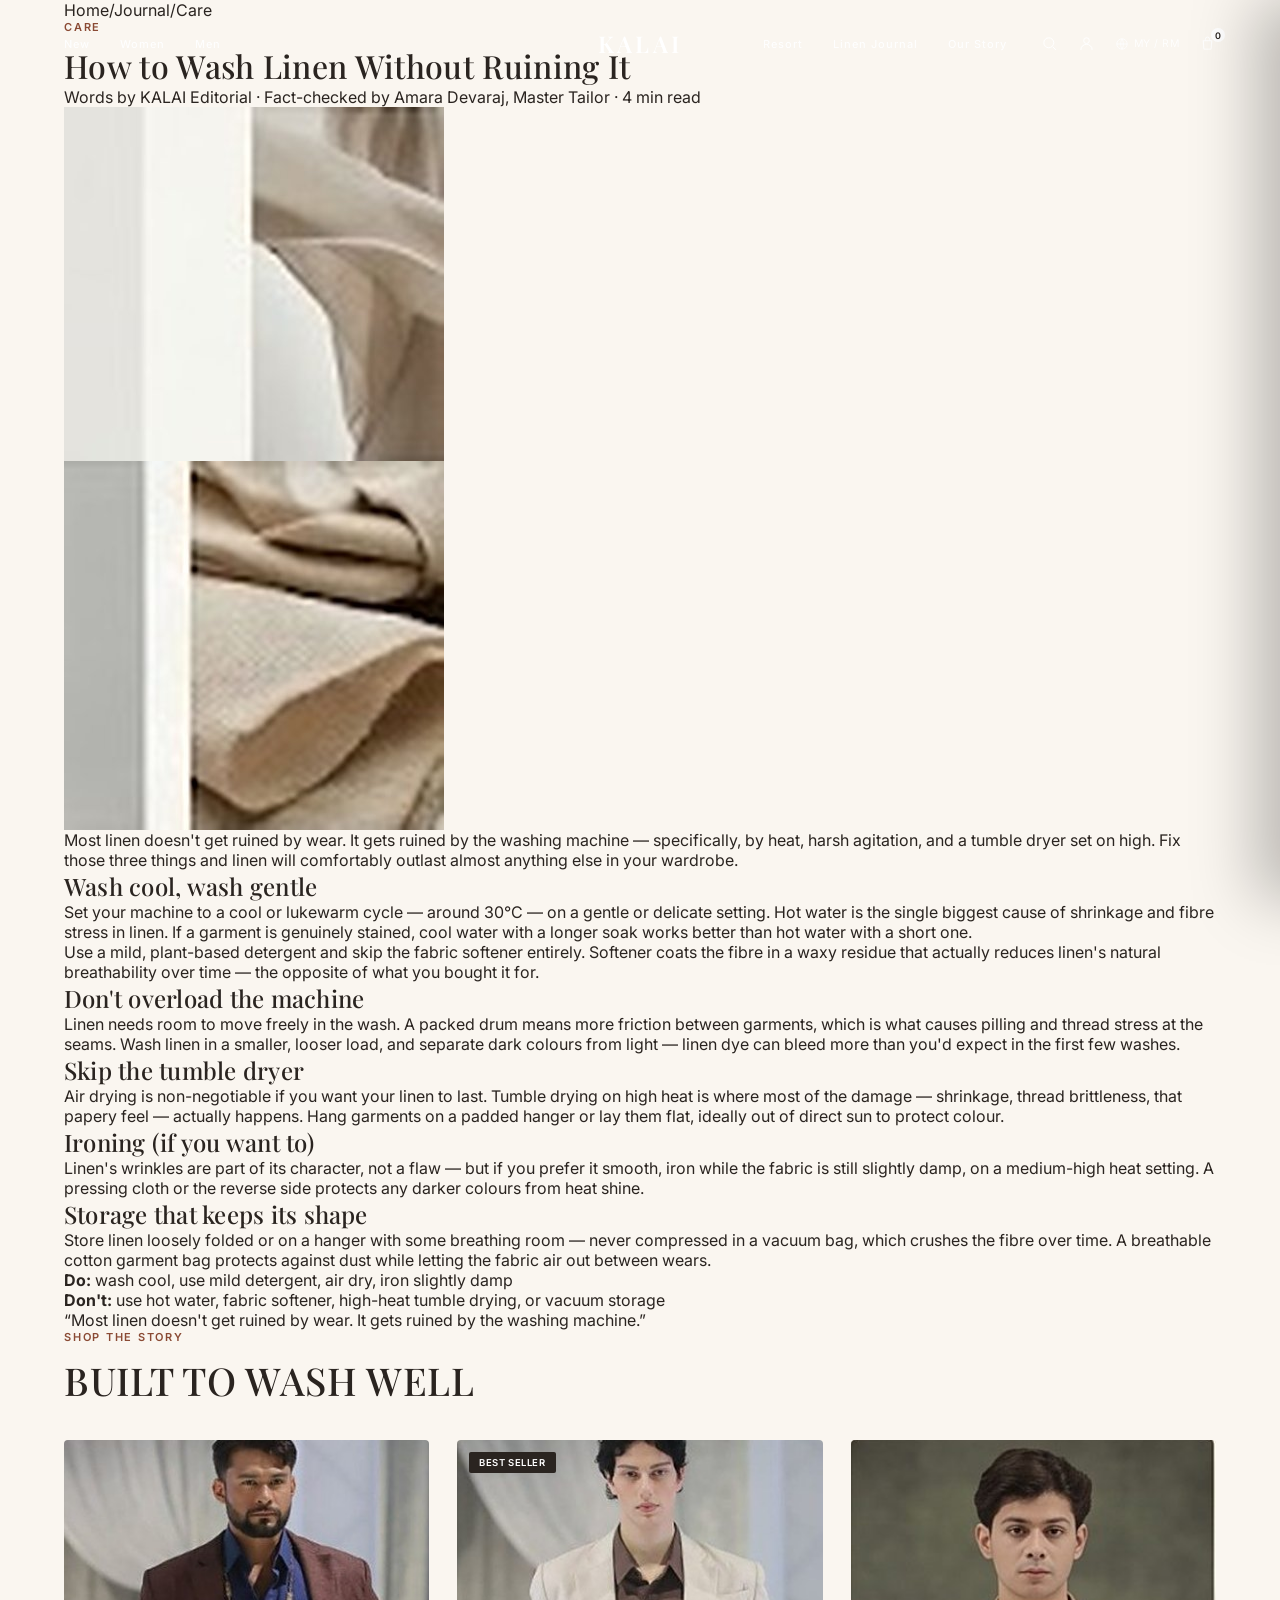
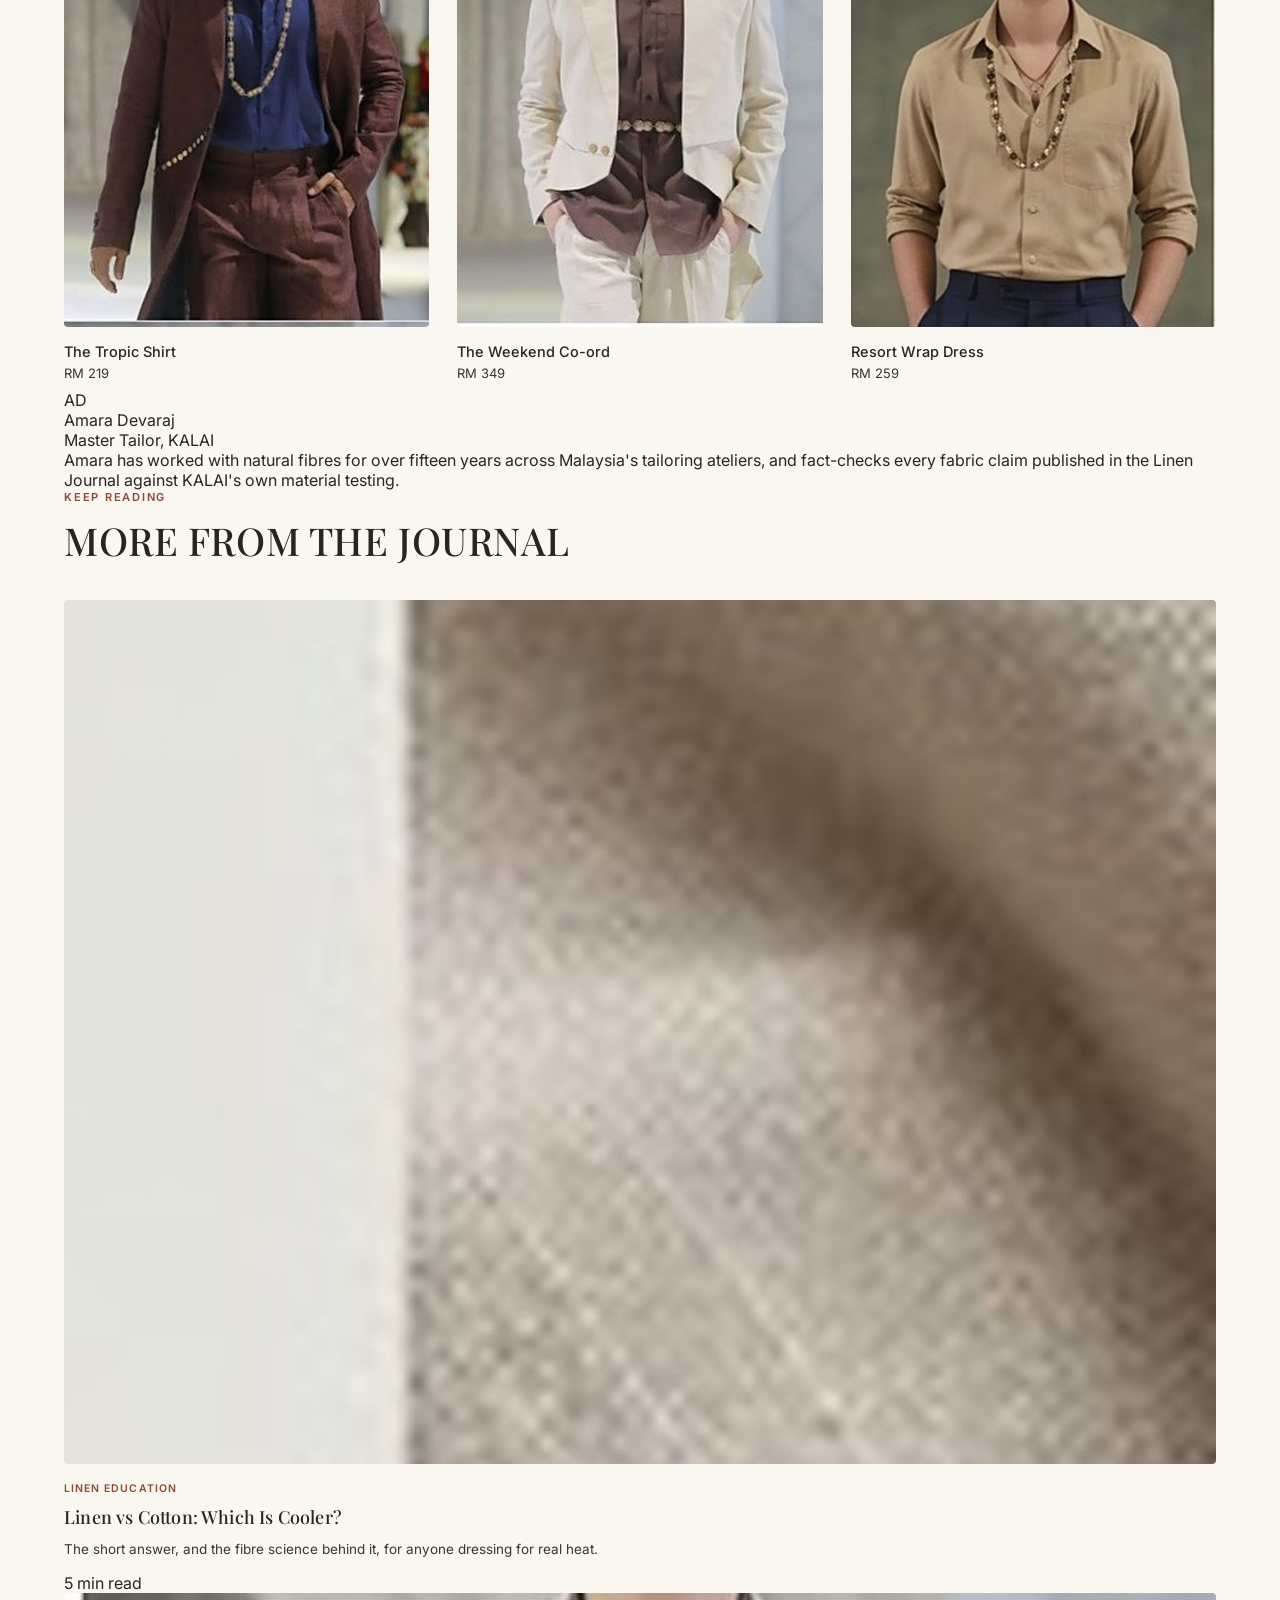
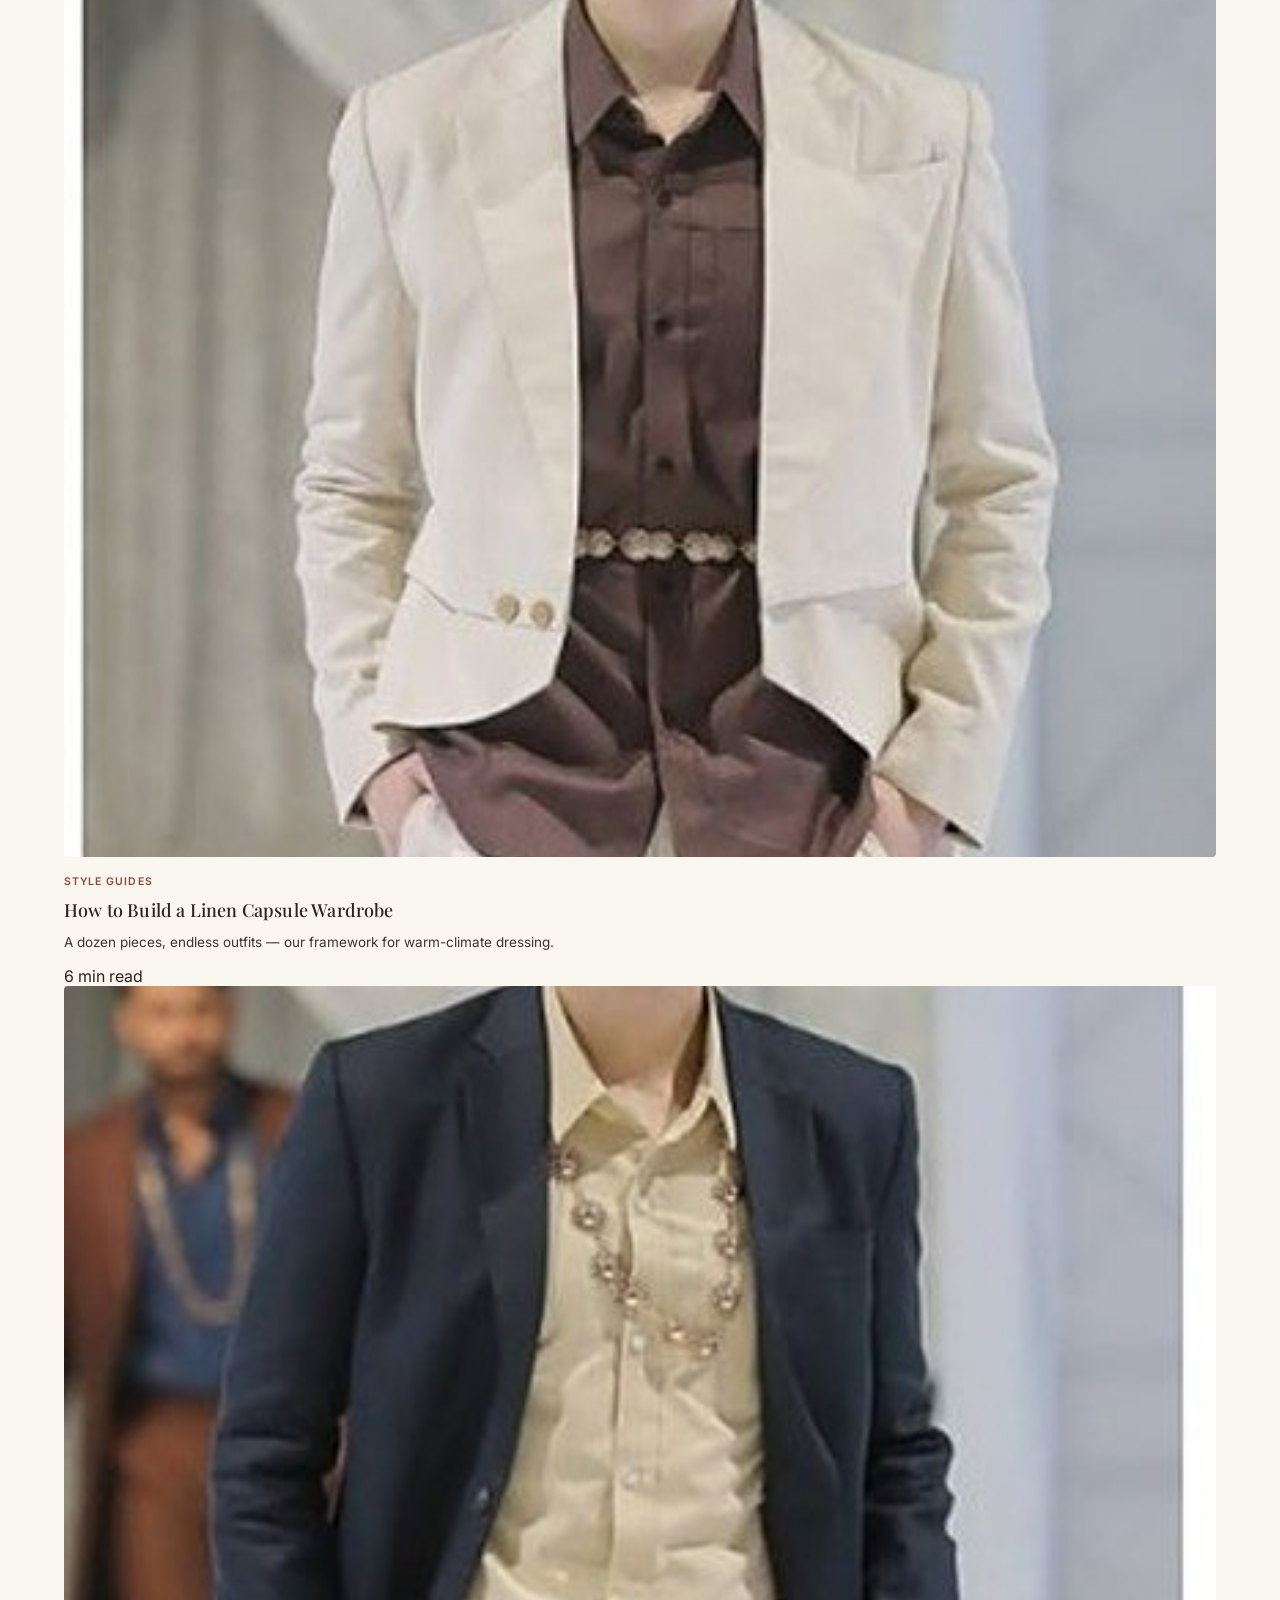
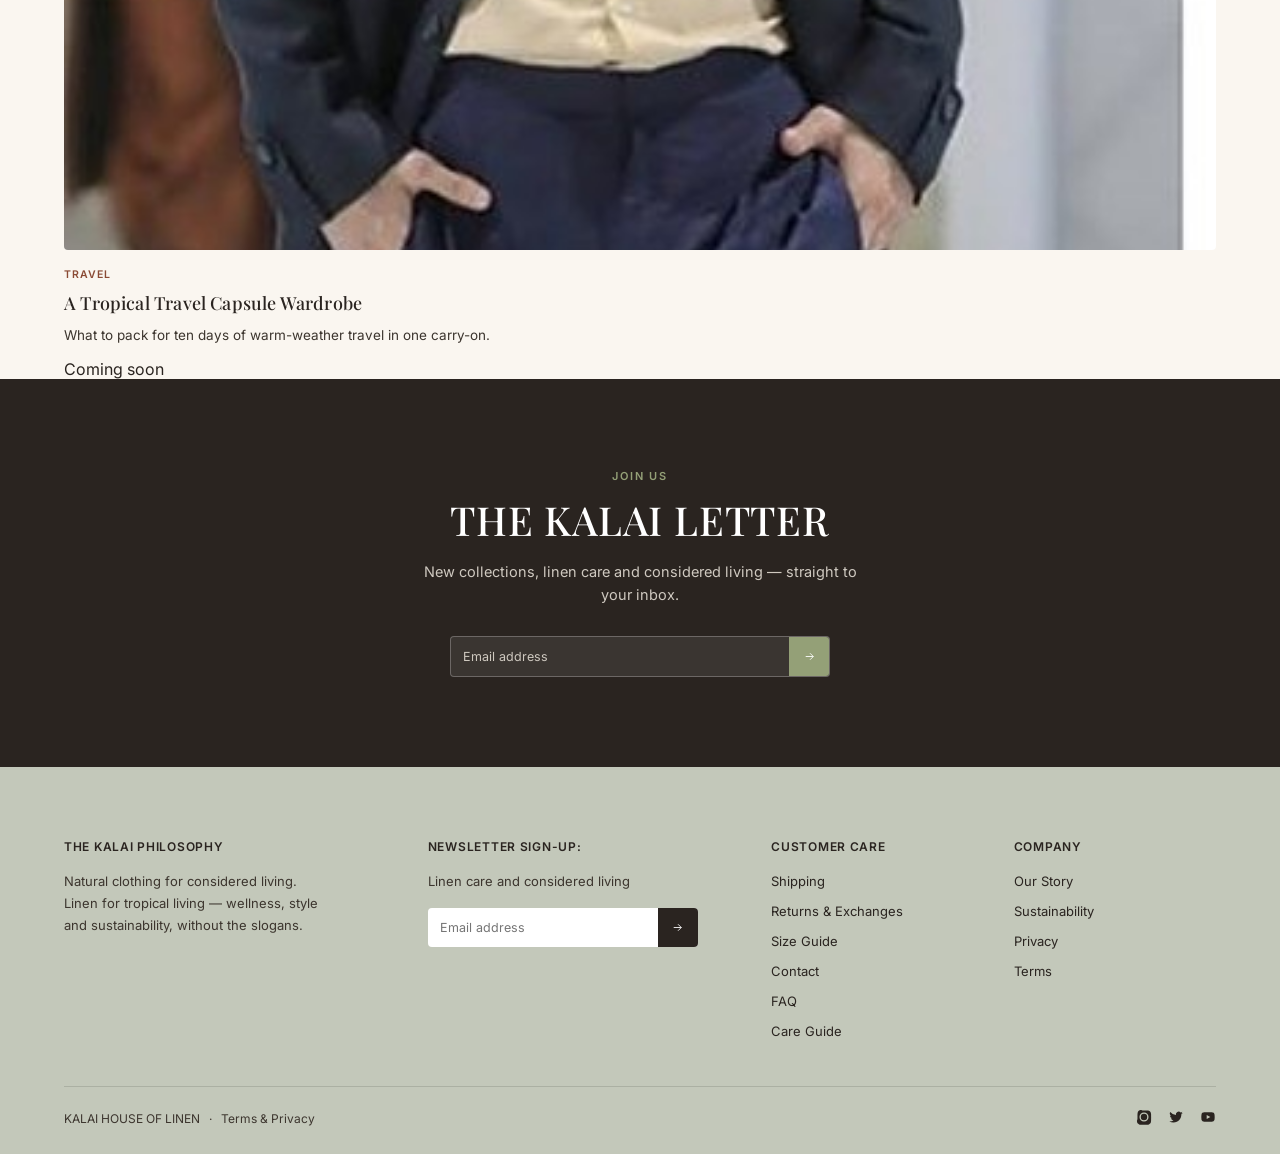
==== journal-how-to-wash-linen.html @ 76dd66a7 "Created 3 trial blogs" ====
<!DOCTYPE html>
<html lang="en">
<head>
<meta charset="UTF-8">
<meta name="viewport" content="width=device-width, initial-scale=1.0">
<title>How to Wash Linen Without Ruining It — The Linen Journal | KALAI</title>
<meta name="description" content="Wash less, wash correctly, and let it air dry — the three habits that make linen last, explained properly.">
<link rel="preconnect" href="https://fonts.googleapis.com">
<link rel="preconnect" href="https://fonts.gstatic.com" crossorigin>
<link href="https://fonts.googleapis.com/css2?family=Playfair+Display:wght@400;500;600;700&family=Inter:wght@400;500;600&display=swap" rel="stylesheet">
<link rel="stylesheet" href="styles.css">
</head>
<body>

  <header class="site-header centered-logo light">
    <nav class="main-nav nav-left">
      <a href="index.html#edit">New</a>
      <a href="index.html#edit">Women</a>
      <a href="index.html#edit">Men</a>
    </nav>
    <div class="logo">KALAI</div>
    <div class="nav-right-wrap">
      <nav class="main-nav">
        <a href="index.html#life">Resort</a>
        <a href="journal.html">Linen Journal</a>
        <a href="ourstory.html">Our Story</a>
      </nav>
      <div class="header-icons">
        <button aria-label="Search" id="searchBtn"><svg viewBox="0 0 24 24"><circle cx="11" cy="11" r="7"/><path d="M21 21l-4.3-4.3"/></svg></button>
        <button aria-label="Account"><svg viewBox="0 0 24 24"><circle cx="12" cy="8" r="4"/><path d="M4 21c0-4.4 3.6-8 8-8s8 3.6 8 8"/></svg></button>
        <button class="header-country" aria-label="Country and currency">
          <svg viewBox="0 0 24 24"><circle cx="12" cy="12" r="9"/><path d="M3 12h18M12 3c3 3.5 3 14.5 0 18M12 3c-3 3.5-3 14.5 0 18"/></svg>
          <span>MY&nbsp;/&nbsp;RM</span>
        </button>
        <button aria-label="Bag" class="cart-count" id="cartBtn">
          <svg viewBox="0 0 24 24"><path d="M6 8h12l-1 12H7L6 8z"/><path d="M9 8V6a3 3 0 0 1 6 0v2"/></svg>
          <span class="cart-badge" id="cartBadge">0</span>
        </button>
        <button class="menu-toggle" id="menuToggle" aria-label="Menu"><span></span><span></span><span></span></button>
      </div>
    </div>
  </header>

  <div class="mobile-nav" id="mobileNav">
    <button class="close-mobile" id="closeMobile" aria-label="Close menu">&times;</button>
    <a href="index.html#edit">New</a>
    <a href="index.html#edit">Women</a>
    <a href="index.html#edit">Men</a>
    <a href="index.html#life">Resort</a>
    <a href="journal.html">Linen Journal</a>
    <a href="ourstory.html">Our Story</a>
  </div>

  <div class="section-inner">
    <nav class="breadcrumb">
      <a href="index.html">Home</a><span>/</span><a href="journal.html">Journal</a><span>/</span>Care
    </nav>

    <header class="article-header">
      <span class="section-eyebrow">Care</span>
      <h1>How to Wash Linen Without Ruining It</h1>
      <div class="article-byline">
        <span>Words by KALAI Editorial</span>
        <span class="dot">&middot;</span>
        <span>Fact-checked by Amara Devaraj, Master Tailor</span>
        <span class="dot">&middot;</span>
        <span>4 min read</span>
      </div>
    </header>

    <div class="article-hero-pair">
      <div class="ahp-img"><img src="[data-uri]" alt="Flowing linen fabric, freshly laundered"></div>
      <div class="ahp-img"><img src="[data-uri]" alt="Folded linen, ready for storage"></div>
    </div>

    <div class="article-body">
      <p class="article-lede">Most linen doesn't get ruined by wear. It gets ruined by the washing machine — specifically, by heat, harsh agitation, and a tumble dryer set on high. Fix those three things and linen will comfortably outlast almost anything else in your wardrobe.</p>

      <h2>Wash cool, wash gentle</h2>
      <p>Set your machine to a <span class="article-term">cool or lukewarm cycle</span> — around 30°C — on a gentle or delicate setting. Hot water is the single biggest cause of shrinkage and fibre stress in linen. If a garment is genuinely stained, cool water with a longer soak works better than hot water with a short one.</p>

      <p>Use a mild, plant-based detergent and skip the fabric softener entirely. Softener coats the fibre in a waxy residue that actually reduces linen's natural breathability over time — the opposite of what you bought it for.</p>

      <h2>Don't overload the machine</h2>
      <p>Linen needs room to move freely in the wash. A packed drum means more friction between garments, which is what causes pilling and thread stress at the seams. Wash linen in a smaller, looser load, and separate dark colours from light — linen dye can bleed more than you'd expect in the first few washes.</p>

      <h2>Skip the tumble dryer</h2>
      <p>Air drying is non-negotiable if you want your linen to last. Tumble drying on high heat is where most of the damage — shrinkage, thread brittleness, that papery feel — actually happens. Hang garments on a padded hanger or lay them flat, ideally out of direct sun to protect colour.</p>

      <h2>Ironing (if you want to)</h2>
      <p>Linen's wrinkles are part of its character, not a flaw — but if you prefer it smooth, iron while the fabric is still slightly damp, on a medium-high heat setting. A pressing cloth or the reverse side protects any darker colours from heat shine.</p>

      <h2>Storage that keeps its shape</h2>
      <p>Store linen loosely folded or on a hanger with some breathing room — never compressed in a vacuum bag, which crushes the fibre over time. A breathable cotton garment bag protects against dust while letting the fabric air out between wears.</p>

      <ul>
        <li><strong>Do:</strong> wash cool, use mild detergent, air dry, iron slightly damp</li>
        <li><strong>Don't:</strong> use hot water, fabric softener, high-heat tumble drying, or vacuum storage</li>
      </ul>
    </div>

    <div class="article-pullquote">
      <p>&ldquo;Most linen doesn't get ruined by wear. It gets ruined by the washing machine.&rdquo;</p>
    </div>
  </div>

  <section class="article-shop">
    <div class="section-inner">
      <div class="section-head">
        <div>
          <span class="section-eyebrow">Shop The Story</span>
          <h2>Built to Wash Well</h2>
        </div>
      </div>
      <div class="product-grid">
        <div class="product-card" data-name="The Tropic Shirt" data-price="RM 219">
          <div class="p-img">
            
            <img src="[data-uri]" alt="The Tropic Shirt">
            <a href="#" class="qv-btn">Quick View</a>
          </div>
          <div class="p-name">The Tropic Shirt</div>
          <div class="p-price">RM 219</div>
        </div>
        <div class="product-card" data-name="The Weekend Co-ord" data-price="RM 349">
          <div class="p-img">
            <span class="product-badge">Best Seller</span>
            <img src="[data-uri]" alt="The Weekend Co-ord">
            <a href="#" class="qv-btn">Quick View</a>
          </div>
          <div class="p-name">The Weekend Co-ord</div>
          <div class="p-price">RM 349</div>
        </div>
        <div class="product-card" data-name="Resort Wrap Dress" data-price="RM 259">
          <div class="p-img">
            
            <img src="[data-uri]" alt="Resort Wrap Dress">
            <a href="#" class="qv-btn">Quick View</a>
          </div>
          <div class="p-name">Resort Wrap Dress</div>
          <div class="p-price">RM 259</div>
        </div>
      </div>
    </div>
  </section>

  <div class="section-inner">
    <div class="article-author">
      <div class="aa-initial">AD</div>
      <div>
        <div class="aa-name">Amara Devaraj</div>
        <div class="aa-role">Master Tailor, KALAI</div>
        <div class="aa-bio">Amara has worked with natural fibres for over fifteen years across Malaysia's tailoring ateliers, and fact-checks every fabric claim published in the Linen Journal against KALAI's own material testing.</div>
      </div>
    </div>
  </div>

  <section class="article-related">
    <div class="section-inner">
      <div class="section-head">
        <div>
          <span class="section-eyebrow">Keep Reading</span>
          <h2>More From the Journal</h2>
        </div>
      </div>
      <div class="journal-editorial-grid">
        <a href="journal-linen-vs-cotton.html" class="journal-card">
          <div class="j-img"><img src="[data-uri]" alt="Linen vs Cotton: Which Is Cooler?"></div>
          <span class="j-eyebrow">Linen Education</span>
          <h3>Linen vs Cotton: Which Is Cooler?</h3>
          <p>The short answer, and the fibre science behind it, for anyone dressing for real heat.</p>
          <span class="j-meta">5 min read</span>
        </a>
        <a href="journal-linen-capsule-wardrobe.html" class="journal-card">
          <div class="j-img"><img src="[data-uri]" alt="How to Build a Linen Capsule Wardrobe"></div>
          <span class="j-eyebrow">Style Guides</span>
          <h3>How to Build a Linen Capsule Wardrobe</h3>
          <p>A dozen pieces, endless outfits — our framework for warm-climate dressing.</p>
          <span class="j-meta">6 min read</span>
        </a>
        <a href="journal.html" class="journal-card">
          <div class="j-img"><img src="[data-uri]" alt="A Tropical Travel Capsule Wardrobe"></div>
          <span class="j-eyebrow">Travel</span>
          <h3>A Tropical Travel Capsule Wardrobe</h3>
          <p>What to pack for ten days of warm-weather travel in one carry-on.</p>
          <span class="j-meta">Coming soon</span>
        </a>
      </div>
    </div>
  </section>

  <div class="quick-add" id="quickAdd">
    <button class="qa-close" id="qaClose" aria-label="Close">&times;</button>
    <span class="qa-title" id="qaTitle">Quick View</span>
    <div class="qa-items" id="qaItems"></div>
  </div>

  <section class="letter-section">
    <div class="section-inner">
      <span class="section-eyebrow">Join Us</span>
      <h2>The Kalai Letter</h2>
      <p>New collections, linen care and considered living — straight to your inbox.</p>
      <form class="newsletter-form">
        <input type="email" placeholder="Email address" required>
        <button type="submit" aria-label="Subscribe"><svg viewBox="0 0 24 24"><path d="M5 12h14M13 6l6 6-6 6"/></svg></button>
      </form>
    </div>
  </section>

  <footer class="site-footer">
    <div class="section-inner">
      <div class="footer-grid">
        <div>
          <h4>The Kalai Philosophy</h4>
          <p>Natural clothing for considered living. Linen for tropical living — wellness, style and sustainability, without the slogans.</p>
        </div>
        <div>
          <h4>Newsletter Sign-up:</h4>
          <p>Linen care and considered living</p>
          <form class="newsletter-form">
            <input type="email" placeholder="Email address" required>
            <button type="submit" aria-label="Subscribe"><svg viewBox="0 0 24 24"><path d="M5 12h14M13 6l6 6-6 6"/></svg></button>
          </form>
        </div>
        <div>
          <h4>Customer Care</h4>
          <ul>
            <li><a href="#">Shipping</a></li>
            <li><a href="#">Returns &amp; Exchanges</a></li>
            <li><a href="#">Size Guide</a></li>
            <li><a href="#">Contact</a></li>
            <li><a href="#">FAQ</a></li>
            <li><a href="#">Care Guide</a></li>
          </ul>
        </div>
        <div>
          <h4>Company</h4>
          <ul>
            <li><a href="ourstory.html">Our Story</a></li>
            <li><a href="ourstory.html#sustainability">Sustainability</a></li>
            <li><a href="#">Privacy</a></li>
            <li><a href="#">Terms</a></li>
          </ul>
        </div>
      </div>
      <div class="footer-bottom">
        <div>KALAI HOUSE OF LINEN &nbsp;&nbsp;&middot;&nbsp;&nbsp; Terms &amp; Privacy</div>
        <div class="socials">
          <a href="#" aria-label="Instagram"><svg viewBox="0 0 24 24"><path d="M12 2.2c3.2 0 3.6 0 4.85.07 1.17.05 1.97.24 2.43.4a4.9 4.9 0 0 1 1.77 1.15 4.9 4.9 0 0 1 1.15 1.77c.17.46.36 1.26.4 2.43.07 1.25.07 1.65.07 4.85s0 3.6-.07 4.85c-.05 1.17-.24 1.97-.4 2.43a4.9 4.9 0 0 1-1.15 1.77 4.9 4.9 0 0 1-1.77 1.15c-.46.17-1.26.36-2.43.4-1.25.07-1.65.07-4.85.07s-3.6 0-4.85-.07c-1.17-.05-1.97-.24-2.43-.4a4.9 4.9 0 0 1-1.77-1.15 4.9 4.9 0 0 1-1.15-1.77c-.17-.46-.36-1.26-.4-2.43C2.2 15.6 2.2 15.2 2.2 12s0-3.6.07-4.85c.05-1.17.24-1.97.4-2.43A4.9 4.9 0 0 1 3.82 3a4.9 4.9 0 0 1 1.77-1.15c.46-.17 1.26-.36 2.43-.4C9.27 2.2 9.67 2.2 12 2.2zm0 3a6.8 6.8 0 1 0 0 13.6 6.8 6.8 0 0 0 0-13.6zm0 2a4.8 4.8 0 1 1 0 9.6 4.8 4.8 0 0 1 0-9.6zm6.9-2.15a1.1 1.1 0 1 1-2.2 0 1.1 1.1 0 0 1 2.2 0z"/></svg></a>
          <a href="#" aria-label="Twitter"><svg viewBox="0 0 24 24"><path d="M22 5.9c-.7.3-1.5.6-2.3.7.8-.5 1.5-1.3 1.8-2.3-.8.5-1.7.8-2.6 1a4.1 4.1 0 0 0-7 3.7A11.6 11.6 0 0 1 3.4 4.6a4.1 4.1 0 0 0 1.3 5.5c-.6 0-1.3-.2-1.8-.5v.1a4.1 4.1 0 0 0 3.3 4 4.2 4.2 0 0 1-1.8.1 4.1 4.1 0 0 0 3.8 2.9A8.3 8.3 0 0 1 2 18.4a11.6 11.6 0 0 0 6.3 1.8c7.5 0 11.7-6.3 11.7-11.7v-.5c.8-.6 1.5-1.3 2-2.1z"/></svg></a>
          <a href="#" aria-label="YouTube"><svg viewBox="0 0 24 24"><path d="M22 12s0-3.1-.4-4.6a2.9 2.9 0 0 0-2-2C17.9 5 12 5 12 5s-5.9 0-7.6.4a2.9 2.9 0 0 0-2 2C2 8.9 2 12 2 12s0 3.1.4 4.6a2.9 2.9 0 0 0 2 2C6.1 19 12 19 12 19s5.9 0 7.6-.4a2.9 2.9 0 0 0 2-2C22 15.1 22 12 22 12z"/><path d="M10 9l5.5 3-5.5 3V9z" fill="var(--sage-footer)" stroke="none"/></svg></a>
        </div>
      </div>
    </div>
  </footer>

<script src="script.js"></script>
</body>
</html>
---- styles.css ----
:root{
  --ink:#2a2420;
  --ink-soft:#3c352e;
  --cream:#faf6f0;
  --cream-2:#f4efe6;
  --white:#ffffff;
  --tan:#e9ddc9;
  --sage-footer:#c3c8ba;
  --olive:#94a077;
  --rust:#8a4a34;
  --line:#e4ded3;
  --radius-sm:4px;
  --radius-md:8px;
  --section-pad-x:64px;
}
*{box-sizing:border-box;margin:0;padding:0;}
html{scroll-behavior:smooth;}
html,body{width:100%;overflow-x:hidden;}
body{
  font-family:'Inter',Helvetica,Arial,sans-serif;
  color:var(--ink);
  background:var(--cream);
  -webkit-font-smoothing:antialiased;
}
h1,h2,h3,.serif{
  font-family:'Playfair Display', Georgia, serif;
  font-weight:500;
  letter-spacing:0.01em;
}
a{color:inherit;text-decoration:none;}
img{display:block;max-width:100%;}
button{font-family:inherit;cursor:pointer;border:none;background:none;}
ul{list-style:none;}
section{width:100%;}
.section-inner{max-width:1360px;margin:0 auto;padding:0 var(--section-pad-x);}

/* ============ HEADER (overlays hero only) ============ */
header.site-header{
  position:absolute;
  top:0; left:0; right:0;
  z-index:30;
  display:flex;
  align-items:center;
  justify-content:space-between;
  padding:28px var(--section-pad-x);
}
.logo{
  font-family:'Playfair Display',serif;
  font-size:23px;
  letter-spacing:0.14em;
  color:#fff;
  font-weight:600;
}
nav.main-nav{display:flex;gap:30px;}
nav.main-nav a{
  font-size:11px;
  letter-spacing:0.09em;
  color:#fff;
  font-weight:500;
  opacity:0.94;
  white-space:nowrap;
  transition:opacity .15s ease;
}
nav.main-nav a:hover{opacity:1;text-decoration:underline;text-underline-offset:4px;}
.header-icons{display:flex;align-items:center;gap:20px;}
.header-icons button{display:flex;align-items:center;color:#fff;}
.header-icons svg{width:17px;height:17px;stroke:#fff;fill:none;stroke-width:1.4;}
.cart-count{position:relative;}
.cart-badge{
  position:absolute;top:-7px;right:-9px;
  background:#fff;color:var(--ink);
  font-size:9px;font-weight:600;
  width:14px;height:14px;border-radius:50%;
  display:flex;align-items:center;justify-content:center;
}
.cart-badge.bump{animation:badgePop .45s cubic-bezier(0.34,1.56,0.64,1);}
@keyframes badgePop{
  0%{transform:scale(1);}
  45%{transform:scale(1.4);}
  100%{transform:scale(1);}
}
.menu-toggle.menu-toggle{display:none;flex-direction:column;gap:4px;width:22px;}
.menu-toggle span{display:block;height:1.5px;background:#fff;width:100%;}

.mobile-nav{
  position:fixed;
  top:0; right:0;
  height:100vh;
  width:min(360px, 82vw);
  background:rgba(20,17,14,0.98);
  z-index:50;
  display:flex;
  flex-direction:column;
  align-items:flex-start;
  justify-content:center;
  gap:26px;
  padding:0 44px;
  transform:translateX(100%);
  transition:transform .5s cubic-bezier(0.25,1,0.5,1);
  pointer-events:none;
  box-shadow:-24px 0 60px rgba(0,0,0,0.25);
}
.mobile-nav.open{
  transform:translateX(0);
  pointer-events:auto;
}
.mobile-nav a{
  color:#fff;font-family:'Playfair Display',serif;font-size:22px;letter-spacing:0.04em;
  opacity:0;
  transform:translateX(18px);
  transition:opacity .45s ease, transform .45s ease;
}
.mobile-nav.open a{opacity:1;transform:translateX(0);}
.mobile-nav a:nth-child(2){transition-delay:.05s;}
.mobile-nav a:nth-child(3){transition-delay:.11s;}
.mobile-nav a:nth-child(4){transition-delay:.17s;}
.mobile-nav a:nth-child(5){transition-delay:.23s;}
.mobile-nav a:nth-child(6){transition-delay:.29s;}
.mobile-nav .close-mobile{
  position:absolute;top:24px;right:24px;
  color:#fff;font-size:26px;line-height:1;
}

/* ============ HERO ============ */
.hero{
  position:relative;
  height:100vh;
  min-height:680px;
  max-height:1080px;
  overflow:hidden;
  background:#3a352d;
}
.hero img{
  width:100%;height:100%;object-fit:cover;object-position:50% 18%;
  animation:heroZoom 22s ease-in-out infinite alternate;
  transform-origin:50% 30%;
}
@keyframes heroZoom{
  0%{transform:scale(1);}
  100%{transform:scale(1.09);}
}
.hero::after{
  content:"";
  position:absolute;inset:0;
  background:linear-gradient(180deg,rgba(15,12,9,0.5) 0%, rgba(15,12,9,0.12) 24%, rgba(15,12,9,0.16) 58%, rgba(15,12,9,0.62) 100%);
}
.hero::before{
  content:"";
  position:absolute;inset:0;
  z-index:1;
  box-shadow:inset 0 0 18vw rgba(10,8,6,0.55);
  pointer-events:none;
}
.hero-copy{
  position:absolute;
  left:50%; top:56%;
  transform:translate(-50%,-50%);
  text-align:center;
  width:100%;
  z-index:5;
  padding:0 24px;
}
.hero-kicker{
  display:block;
  color:#f2efe9;
  font-size:11px;
  letter-spacing:0.34em;
  text-transform:uppercase;
  font-weight:600;
  opacity:0.85;
  margin-bottom:20px;
  animation:heroRise 1.1s cubic-bezier(.2,.8,.2,1) both;
}
.hero-copy h1{
  color:#fff;
  font-size:clamp(40px,7.2vw,88px);
  letter-spacing:0.03em;
  text-transform:uppercase;
  line-height:1.04;
  text-shadow:0 4px 34px rgba(0,0,0,0.4), 0 1px 4px rgba(0,0,0,0.3);
  animation:heroRise 1.1s cubic-bezier(.2,.8,.2,1) both;
}
.hero-copy .sub{
  margin-top:22px;
  color:#f2efe9;
  font-size:12.5px;
  letter-spacing:0.22em;
  text-transform:uppercase;
  font-weight:500;
  display:flex;
  align-items:center;
  justify-content:center;
  gap:16px;
  animation:heroRise 1.1s cubic-bezier(.2,.8,.2,1) .15s both;
}
.hero-copy .sub::before,
.hero-copy .sub::after{
  content:"";
  width:38px;height:1px;
  background:rgba(242,239,233,0.55);
}
.hero-btns{
  margin-top:36px;
  display:flex;
  justify-content:center;
  gap:16px;
  flex-wrap:wrap;
  animation:heroRise 1.1s cubic-bezier(.2,.8,.2,1) .3s both;
}
@keyframes heroRise{
  from{opacity:0;transform:translateY(22px);}
  to{opacity:1;transform:translateY(0);}
}
.btn{
  font-size:11.5px;
  letter-spacing:0.08em;
  text-transform:uppercase;
  font-weight:600;
  padding:16px 32px;
  border-radius:var(--radius-sm);
  transition:transform .2s ease, box-shadow .2s ease, background .2s ease;
}
.btn:hover{transform:translateY(-2px);box-shadow:0 10px 26px rgba(0,0,0,0.22);}
.btn-cream{background:var(--cream);color:var(--ink);}
.btn-cream:hover{background:#fff;}
.btn-olive{background:var(--olive);color:#fff;}
.btn-olive:hover{background:#87926c;}
.btn-dark{background:var(--ink);color:#fff;}
.btn-dark:hover{background:#463d34;}
.scroll-cue{
  position:absolute;
  bottom:34px;left:50%;transform:translateX(-50%);
  color:#fff;opacity:0.85;
  display:flex;flex-direction:column;align-items:center;gap:8px;
  font-size:10px;letter-spacing:0.18em;text-transform:uppercase;
  z-index:5;
}
.scroll-cue svg{width:14px;height:14px;stroke:#fff;fill:none;stroke-width:1.4;animation:bob 2s ease-in-out infinite;}
@keyframes bob{0%,100%{transform:translateY(0);}50%{transform:translateY(6px);}}

/* ============ SECTION HEADERS ============ */
.section-head{
  display:flex;
  align-items:flex-end;
  justify-content:space-between;
  margin-bottom:34px;
  gap:20px;
  flex-wrap:wrap;
  opacity:0;
  transform:translateY(30px);
  transition:opacity .9s cubic-bezier(0.25,1,0.5,1), transform .9s cubic-bezier(0.25,1,0.5,1);
}
.section-head.in-view{opacity:1;transform:translateY(0);}
.section-head h2{
  font-size:clamp(28px,3vw,40px);
  letter-spacing:0.015em;
  text-transform:uppercase;
}
.section-eyebrow{
  font-size:11px;
  letter-spacing:0.16em;
  text-transform:uppercase;
  color:var(--rust);
  font-weight:600;
  margin-bottom:10px;
  display:block;
}

/* ============ RUNWAY LOOKS (own section) ============ */
.runway-section{
  background:var(--cream);
  padding:88px 0 96px;
}
.carousel-wrap{position:relative;}
.carousel-track{
  display:flex;
  gap:18px;
  overflow-x:auto;
  scroll-snap-type:x mandatory;
  padding-bottom:8px;
  scrollbar-width:none;
}
.carousel-track::-webkit-scrollbar{display:none;}
.look-card{
  position:relative;
  flex:0 0 auto;
  width:min(340px, 72vw);
  aspect-ratio:314/422;
  border-radius:var(--radius-md);
  overflow:hidden;
  scroll-snap-align:start;
  background:#ddd;
}
.look-card img{width:100%;height:100%;object-fit:cover;transition:transform .5s ease;}
.look-card:hover img{transform:scale(1.045);}
.look-hotspot{
  position:absolute;
  right:14px;bottom:14px;
  width:34px;height:34px;
  border-radius:50%;
  background:rgba(250,246,240,0.94);
  display:flex;align-items:center;justify-content:center;
  box-shadow:0 4px 14px rgba(0,0,0,0.22);
  transition:transform .2s ease;
  animation:hotspotPulse 2.8s ease-out infinite;
}
.look-hotspot:hover{transform:scale(1.08);animation-play-state:paused;}
.look-hotspot svg{width:15px;height:15px;stroke:var(--ink);fill:none;stroke-width:1.6;}
@keyframes hotspotPulse{
  0%{box-shadow:0 4px 14px rgba(0,0,0,0.22), 0 0 0 0 rgba(138,74,52,0.38);}
  70%{box-shadow:0 4px 14px rgba(0,0,0,0.22), 0 0 0 13px rgba(138,74,52,0);}
  100%{box-shadow:0 4px 14px rgba(0,0,0,0.22), 0 0 0 0 rgba(138,74,52,0);}
}

.carousel-arrow{
  position:absolute;
  top:calc(50% - 24px);
  width:44px;height:44px;
  border-radius:50%;
  background:#fff;
  box-shadow:0 6px 20px rgba(30,24,16,0.16);
  display:flex;align-items:center;justify-content:center;
  z-index:6;
}
.carousel-arrow svg{width:16px;height:16px;stroke:var(--ink);fill:none;stroke-width:1.6;}
.carousel-arrow.prev{left:-22px;}
.carousel-arrow.next{right:-22px;}
.carousel-arrow:hover{background:var(--ink);}
.carousel-arrow:hover svg{stroke:#fff;}
@media (max-width:720px){
  .carousel-arrow{display:none;}
}

.dots{
  display:flex;
  justify-content:center;
  gap:7px;
  margin-top:28px;
}
.dots span{
  width:6px;height:6px;border-radius:50%;
  background:#d8d1c3;
  transition:background .2s ease, transform .2s ease;
  cursor:pointer;
}
.dots span.active{background:var(--ink-soft);transform:scale(1.25);}

/* Quick-add popover (triggered by hotspot, not always visible) */
.quick-add{
  position:fixed;
  right:28px;
  bottom:28px;
  width:250px;
  background:#fff;
  border-radius:10px;
  box-shadow:0 24px 60px rgba(20,17,14,0.28), 0 4px 14px rgba(20,17,14,0.1);
  padding:18px 18px 20px;
  z-index:60;
  opacity:0;
  transform:translateY(16px);
  pointer-events:none;
  transition:opacity .25s ease, transform .25s ease;
}
.quick-add.open{opacity:1;transform:translateY(0);pointer-events:auto;}
.quick-add .qa-close{
  position:absolute;top:12px;right:13px;
  font-size:15px;color:#9a9284;
}
.qa-title{
  font-size:10px;letter-spacing:0.1em;text-transform:uppercase;
  color:var(--rust);font-weight:600;margin-bottom:12px;
}
.qa-items{}
.qa-item{
  display:flex;gap:12px;
  padding-bottom:14px;
  margin-bottom:14px;
  border-bottom:1px solid var(--line);
}
.qa-item:last-of-type{border-bottom:none;margin-bottom:0;padding-bottom:0;}
.qa-thumb{
  width:56px;height:70px;
  border-radius:4px;
  flex-shrink:0;
}
.qa-info{flex:1;min-width:0;}
.qa-info .qa-name{
  font-size:12px;
  line-height:1.35;
  font-weight:500;
  margin-bottom:8px;
}
.qa-sizes{display:flex;gap:5px;margin-bottom:10px;}
.qa-sizes button{
  width:23px;height:23px;
  font-size:9.5px;
  border:1px solid var(--line);
  background:#fff;
  border-radius:2px;
  color:var(--ink);
}
.qa-sizes button.sel{border-color:var(--ink);background:var(--ink);color:#fff;}
.qa-add{
  width:100%;
  background:var(--ink);
  color:#fff;
  font-size:10px;
  letter-spacing:0.08em;
  padding:9px 0;
  border-radius:3px;
  font-weight:600;
  text-transform:uppercase;
}
.qa-add:hover{background:#463d34;}
@media (max-width:560px){
  .quick-add{left:16px;right:16px;bottom:16px;width:auto;}
}

/* ============ FABRIC POETRY (own section) ============ */
.fabric-section{
  background:var(--white);
  padding:96px 0;
}
.fabric-hero{
  display:grid;
  grid-template-columns:1.1fr 1fr;
  gap:64px;
  align-items:center;
  margin-bottom:72px;
  opacity:0;
  transform:translateY(30px);
  transition:opacity .9s cubic-bezier(0.25,1,0.5,1), transform .9s cubic-bezier(0.25,1,0.5,1);
}
.fabric-hero.in-view{opacity:1;transform:translateY(0);}
.fabric-hero .fabric-img{
  border-radius:var(--radius-md);
  overflow:hidden;
  height:460px;
}
.fabric-hero .fabric-img img{width:100%;height:100%;object-fit:cover;}
.fabric-copy h2{
  font-size:clamp(28px,3.2vw,42px);
  letter-spacing:0.02em;
  text-transform:uppercase;
  margin-bottom:22px;
}
.fabric-copy p{
  font-size:15.5px;
  line-height:1.75;
  color:var(--ink-soft);
  max-width:440px;
  margin-bottom:22px;
}
.fabric-more{
  display:grid;
  grid-template-rows:0fr;
  transition:grid-template-rows .6s cubic-bezier(0.25,1,0.5,1);
  max-width:440px;
}
.fabric-more.expanded{grid-template-rows:1fr;}
.fabric-more-inner{overflow:hidden;}
.fabric-more-inner p{
  font-size:15.5px;
  line-height:1.75;
  color:var(--ink-soft);
  padding-bottom:22px;
  margin-bottom:0;
}
.fabric-copy .cont{
  display:inline-flex;
  align-items:center;
  gap:8px;
  font-size:12px;
  letter-spacing:0.06em;
  text-transform:uppercase;
  font-weight:600;
  border-bottom:1px solid var(--ink);
  padding-bottom:4px;
}
.fabric-copy .cont svg{width:13px;height:13px;stroke:var(--ink);fill:none;stroke-width:1.6;transition:transform .35s cubic-bezier(0.25,1,0.5,1);}
.fabric-copy .cont:hover svg{transform:translateX(4px);}
.fabric-copy .cont.expanded svg{transform:rotate(90deg);}
.fabric-copy .cont.expanded:hover svg{transform:rotate(90deg) translateX(4px);}

.fabric-detail-row{
  display:grid;
  grid-template-columns:repeat(4,1fr);
  gap:20px;
}
.fabric-tile .tile-img{
  border-radius:var(--radius-sm);
  overflow:hidden;
  aspect-ratio:1/1;
  margin-bottom:12px;
}
.fabric-tile .tile-img img{width:100%;height:100%;object-fit:cover;transition:transform .5s ease;}
.fabric-tile:hover .tile-img img{transform:scale(1.06);}
.fabric-tile .tile-cap{font-size:12.5px;line-height:1.4;}
.fabric-tile .tile-cap .price{font-weight:600;display:block;margin-top:2px;color:var(--ink-soft);}

@media (max-width:900px){
  .fabric-hero{grid-template-columns:1fr;gap:32px;}
  .fabric-hero .fabric-img{height:340px;}
  .fabric-detail-row{grid-template-columns:repeat(2,1fr);gap:20px 16px;}
}

/* ============ OUR FOUNDATION (own section) ============ */
.foundation-section{
  background:var(--tan);
  padding:96px 0;
}
.found-row{
  display:grid;
  grid-template-columns:repeat(3,1fr);
  gap:28px;
}
.found-card{
  display:block;
  opacity:0;
  transform:translateY(30px);
  transition:opacity .9s cubic-bezier(0.25,1,0.5,1), transform .9s cubic-bezier(0.25,1,0.5,1);
}
.found-card.in-view{opacity:1;transform:translateY(0);}
.found-card:nth-child(2).in-view{transition-delay:.12s;}
.found-card:nth-child(3).in-view{transition-delay:.24s;}
.found-card figure{
  border-radius:var(--radius-md);
  overflow:hidden;
  aspect-ratio:320/430;
  margin-bottom:16px;
  position:relative;
}
.found-card img{width:100%;height:100%;object-fit:cover;transition:transform .55s ease;}
.found-card:hover img{transform:scale(1.05);}
.found-card figure::after{
  content:"";
  position:absolute;inset:0;
  background:linear-gradient(180deg,rgba(0,0,0,0) 60%,rgba(0,0,0,0.28) 100%);
  opacity:0;
  transition:opacity .3s ease;
}
.found-card:hover figure::after{opacity:1;}
.found-card figcaption{
  font-family:'Playfair Display',serif;
  font-size:19px;
  letter-spacing:0.05em;
  text-transform:uppercase;
  text-align:center;
  display:flex;
  align-items:center;
  justify-content:center;
  gap:8px;
}
.found-card figcaption svg{width:12px;height:12px;stroke:var(--ink);fill:none;stroke-width:1.6;opacity:0;transform:translateX(-4px);transition:all .25s ease;}
.found-card:hover figcaption svg{opacity:1;transform:translateX(0);}

@media (max-width:760px){
  .found-row{grid-template-columns:1fr;gap:32px;max-width:360px;margin:0 auto;}
}

/* ============ FOOTER (own section) ============ */
footer.site-footer{
  background:var(--sage-footer);
  padding:72px 0 26px;
}
.footer-grid{
  display:grid;
  grid-template-columns:1.6fr 1.5fr 1fr 1fr;
  gap:40px;
  padding-bottom:36px;
  border-bottom:1px solid rgba(0,0,0,0.12);
}
.footer-grid h4{
  font-size:12px;
  letter-spacing:0.06em;
  text-transform:uppercase;
  font-weight:600;
  margin-bottom:16px;
}
.footer-grid p{
  font-size:13px;
  line-height:1.7;
  color:var(--ink-soft);
  max-width:260px;
}
.newsletter-form{
  margin-top:16px;
  display:flex;
  max-width:270px;
  background:#fff;
  border-radius:4px;
  overflow:hidden;
}
.newsletter-form input{
  flex:1;border:none;background:none;
  padding:12px 12px;font-size:12.5px;font-family:inherit;color:var(--ink);
  outline:none;
}
.newsletter-form button{
  background:var(--ink);color:#fff;
  width:40px;display:flex;align-items:center;justify-content:center;
}
.newsletter-form svg{width:13px;height:13px;stroke:#fff;fill:none;stroke-width:1.6;}
.footer-grid ul li{margin-bottom:10px;}
.footer-grid ul a{font-size:13px;}
.footer-grid ul a:hover{text-decoration:underline;text-underline-offset:3px;}
.footer-bottom{
  display:flex;
  justify-content:space-between;
  align-items:center;
  padding-top:22px;
  font-size:12px;
  color:var(--ink-soft);
  flex-wrap:wrap;
  gap:12px;
}
.footer-bottom .socials{display:flex;gap:16px;}
.footer-bottom svg{width:16px;height:16px;fill:var(--ink);}

@media (max-width:820px){
  :root{--section-pad-x:28px;}
  .footer-grid{grid-template-columns:1fr 1fr;gap:28px;}
}
@media (max-width:560px){
  .footer-grid{grid-template-columns:1fr;}
  .runway-section,.fabric-section,.foundation-section{padding:64px 0;}
}
@media (max-width:900px){
  nav.main-nav{display:none;}
  .menu-toggle.menu-toggle{display:flex;}
}

/* ==========================================================
   ABOUT US PAGE
   ========================================================== */

/* Mark the current nav item (About Us) */
nav.main-nav a.current{opacity:1;text-decoration:underline;text-underline-offset:4px;}

/* ---- About hero (shorter, left-aligned copy) ---- */
.about-hero{
  position:relative;
  height:78vh;
  min-height:460px;
  max-height:680px;
  overflow:hidden;
  background:#3a352d;
}
.about-hero img{width:100%;height:100%;object-fit:cover;object-position:50% 42%;}
.about-hero::after{
  content:"";
  position:absolute;inset:0;
  background:linear-gradient(100deg,rgba(20,17,14,0.62) 0%, rgba(20,17,14,0.32) 45%, rgba(20,17,14,0.12) 75%);
}
.about-hero-copy{
  position:absolute;
  left:0; bottom:0;
  z-index:5;
  padding:0 var(--section-pad-x) 64px;
  max-width:760px;
}
.about-hero-copy h1{
  color:#fff;
  font-size:clamp(30px,4.6vw,50px);
  letter-spacing:0.015em;
  text-transform:uppercase;
  line-height:1.12;
  text-shadow:0 2px 20px rgba(0,0,0,0.3);
}
.about-hero-copy .sub{
  margin-top:16px;
  color:#f2efe9;
  font-size:15px;
  line-height:1.5;
  max-width:440px;
}
.about-hero-copy .btn{margin-top:26px;}

/* ---- Authentic Craft, Modern Vision (two-col) ---- */
.craft-section{
  background:var(--cream);
  padding:96px 0;
}
.craft-grid{
  display:grid;
  grid-template-columns:0.95fr 1.05fr;
  gap:64px;
  align-items:center;
}
.craft-img{
  border-radius:var(--radius-md);
  overflow:hidden;
  aspect-ratio:4/5;
}
.craft-img img{width:100%;height:100%;object-fit:cover;}
.craft-copy h2{
  font-size:clamp(26px,3vw,38px);
  letter-spacing:0.02em;
  text-transform:uppercase;
  margin-bottom:22px;
  max-width:460px;
}
.craft-copy p{
  font-size:15px;
  line-height:1.75;
  color:var(--ink-soft);
  max-width:480px;
  margin-bottom:18px;
}
@media (max-width:860px){
  .craft-grid{grid-template-columns:1fr;gap:32px;}
  .craft-img{aspect-ratio:16/10;}
}

/* ---- Our Philosophy ---- */
.philosophy-section{
  background:var(--cream);
  padding:0 0 96px;
}
.philosophy-section h3{
  font-size:clamp(22px,2.4vw,28px);
  letter-spacing:0.03em;
  text-transform:uppercase;
  margin-bottom:26px;
}
.philosophy-imgs{
  display:grid;
  grid-template-columns:repeat(3,1fr);
  gap:20px;
  margin-bottom:32px;
}
.philosophy-imgs .p-img{
  border-radius:var(--radius-sm);
  overflow:hidden;
  aspect-ratio:1/1;
}
.philosophy-imgs .p-img img{width:100%;height:100%;object-fit:cover;transition:transform .5s ease;}
.philosophy-imgs .p-img:hover img{transform:scale(1.05);}
.philosophy-points{
  display:grid;
  grid-template-columns:repeat(3,1fr);
  gap:20px;
}
.philosophy-point{display:flex;align-items:flex-start;gap:12px;}
.philosophy-point svg{width:22px;height:22px;stroke:var(--rust);fill:none;stroke-width:1.5;flex-shrink:0;margin-top:2px;}
.philosophy-point .p-label{font-size:13.5px;font-weight:600;letter-spacing:0.02em;margin-bottom:3px;}
.philosophy-point .p-desc{font-size:12.5px;color:var(--ink-soft);}
@media (max-width:760px){
  .philosophy-imgs,.philosophy-points{grid-template-columns:1fr 1fr;}
  .philosophy-points .philosophy-point:last-child{grid-column:1 / -1;}
}

/* ---- Sustainable Foundations banner ---- */
.foundations-banner{
  position:relative;
  height:380px;
  overflow:hidden;
  background:#2c2620;
}
.foundations-banner img{width:100%;height:100%;object-fit:cover;}
.foundations-banner::after{
  content:"";
  position:absolute;inset:0;
  background:linear-gradient(90deg,rgba(20,17,14,0.72) 0%, rgba(20,17,14,0.42) 55%, rgba(20,17,14,0.2) 100%);
}
.foundations-copy{
  position:absolute;
  left:0; top:0; bottom:0;
  display:flex;
  align-items:center;
  z-index:5;
  padding:0 var(--section-pad-x);
}
.foundations-copy h2{
  color:#fff;
  font-size:clamp(24px,3.4vw,38px);
  letter-spacing:0.02em;
  text-transform:uppercase;
  line-height:1.3;
  max-width:640px;
  text-shadow:0 2px 18px rgba(0,0,0,0.3);
}

/* ---- Meet the Founder ---- */
.founder-section{
  background:var(--white);
  padding:96px 0;
}
.founder-grid{
  display:grid;
  grid-template-columns:0.85fr 1.15fr;
  gap:64px;
  align-items:center;
}
.founder-portrait{
  border-radius:var(--radius-md);
  overflow:hidden;
  aspect-ratio:4/5;
  background:linear-gradient(155deg,#c9b79c 0%, #a98f74 55%, #7c6650 100%);
  display:flex;
  align-items:center;
  justify-content:center;
  position:relative;
}
.founder-portrait::after{
  content:"";
  position:absolute;inset:0;
  background:repeating-linear-gradient(115deg, rgba(255,255,255,0.05) 0 2px, transparent 2px 6px);
}
.founder-portrait span{
  font-family:'Playfair Display',serif;
  font-size:120px;
  color:rgba(255,255,255,0.85);
  position:relative;
  z-index:2;
}
.founder-copy .section-eyebrow{margin-bottom:14px;}
.founder-copy h2{
  font-size:clamp(26px,3vw,36px);
  letter-spacing:0.01em;
  margin-bottom:6px;
}
.founder-copy .role{
  font-size:12.5px;
  letter-spacing:0.08em;
  text-transform:uppercase;
  color:var(--ink-soft);
  font-weight:500;
  margin-bottom:20px;
}
.founder-copy p{
  font-size:15px;
  line-height:1.75;
  color:var(--ink-soft);
  max-width:480px;
}
@media (max-width:860px){
  .founder-grid{grid-template-columns:1fr;gap:32px;}
  .founder-portrait{aspect-ratio:16/10;max-width:360px;}
}

/* ---- Connect with Kalai bar ---- */
.connect-bar{
  background:var(--cream-2);
  border-top:1px solid var(--line);
  padding:34px 0;
}
.connect-bar .section-inner{
  display:flex;
  align-items:center;
  justify-content:space-between;
  flex-wrap:wrap;
  gap:16px;
}
.connect-bar h3{
  font-size:clamp(18px,1.8vw,22px);
  letter-spacing:0.03em;
  text-transform:uppercase;
}
.connect-bar .socials{display:flex;gap:16px;}
.connect-bar .socials a{
  width:38px;height:38px;
  border-radius:50%;
  background:#fff;
  border:1px solid var(--line);
  display:flex;align-items:center;justify-content:center;
  transition:background .2s ease, border-color .2s ease;
}
.connect-bar .socials a:hover{background:var(--ink);border-color:var(--ink);}
.connect-bar .socials a:hover svg{stroke:#fff;fill:#fff;}
.connect-bar .socials svg{width:16px;height:16px;stroke:var(--ink);fill:none;stroke-width:1.6;}
.connect-bar .socials svg.filled{fill:var(--ink);stroke:none;}


/* ============ REDUCED MOTION SAFETY NET ============ */
@media (prefers-reduced-motion: reduce){
  *{
    animation-duration:0.001ms !important;
    animation-iteration-count:1 !important;
    transition-duration:0.001ms !important;
    scroll-behavior:auto !important;
  }
  .section-head, .fabric-hero, .found-card{opacity:1;transform:none;}
  .mobile-nav a{opacity:1;transform:none;}
}

/* ================================================================
   OUR STORY PAGE — additions (header centered-logo variant,
   editorial hero, intro, values, materials, quote, lifestyle)
   ================================================================ */

/* ---- Centered-logo header variant (Home/Collections/Shop All — KALAI — Our Story/Contact) ---- */
.site-header.centered-logo{
  display:grid;
  grid-template-columns:1fr auto 1fr;
  align-items:center;
}
.site-header.centered-logo .nav-left{justify-self:start;}
.site-header.centered-logo .nav-right-wrap{
  justify-self:end;
  display:flex;
  align-items:center;
  gap:34px;
}
@media (max-width:900px){
  .site-header.centered-logo{display:flex;justify-content:space-between;}
  .site-header.centered-logo .nav-left{display:none;}
}

.sr-only{
  position:absolute;
  width:1px;height:1px;
  padding:0;margin:-1px;
  overflow:hidden;
  clip:rect(0,0,0,0);
  white-space:nowrap;
  border:0;
}

/* ---- Story hero: sized to the campaign photo's own aspect ratio (2.5:1-ish)
   rather than a tall vh-based hero, since the headline is baked into the image
   itself — forcing a portrait-style crop would zoom in and destroy the text. ---- */
.story-hero{
  height:auto;
  aspect-ratio:21/9;
  min-height:320px;
  max-height:640px;
}
.story-hero img{object-position:50% 42%;animation:none;}
.story-hero::before{display:none;}

/* ---- Origin/intro statement (drop cap + chevron on a warm taupe field) ---- */
.story-intro{
  background:#b7ae9f;
  padding:68px 0;
}
.story-intro .intro-block{
  display:flex;
  align-items:flex-start;
  gap:16px;
  max-width:720px;
  margin:0 auto;
  opacity:0;
  transform:translateY(24px);
  transition:opacity .9s cubic-bezier(0.25,1,0.5,1), transform .9s cubic-bezier(0.25,1,0.5,1);
}
.story-intro .intro-block.in-view{opacity:1;transform:translateY(0);}
.story-intro .intro-chevron{
  font-family:'Playfair Display',serif;
  font-size:19px;
  color:var(--ink);
  opacity:0.6;
  margin-top:6px;
  flex-shrink:0;
}
.story-intro .intro-text{
  font-size:16px;
  line-height:1.75;
  color:var(--ink);
}
.story-intro .intro-text::after{content:"";display:block;clear:both;}
.story-intro .drop-cap{
  font-family:'Playfair Display',serif;
  font-weight:600;
  font-size:58px;
  line-height:0.72;
  float:left;
  padding-right:7px;
  padding-top:4px;
}
.story-intro .small-caps{
  font-family:'Playfair Display',serif;
  font-weight:600;
  font-size:16px;
  letter-spacing:0.1em;
}

/* ---- Values row: icon / image / heading / copy, three columns ---- */
.values-section{
  background:var(--white);
  padding:100px 0;
}
.values-grid{
  display:grid;
  grid-template-columns:repeat(3,1fr);
  gap:52px;
}
.value-card{
  display:flex;
  flex-direction:column;
  align-items:center;
  text-align:center;
  opacity:0;
  transform:translateY(30px);
  transition:opacity .9s cubic-bezier(0.25,1,0.5,1), transform .9s cubic-bezier(0.25,1,0.5,1);
}
.value-card.in-view{opacity:1;transform:translateY(0);}
.value-card:nth-child(2).in-view{transition-delay:.12s;}
.value-card:nth-child(3).in-view{transition-delay:.24s;}
.value-icon{width:32px;height:32px;margin-bottom:24px;}
.value-icon svg{width:100%;height:100%;stroke:var(--rust);fill:none;stroke-width:1.3;stroke-linecap:round;stroke-linejoin:round;}
.value-img{
  width:100%;
  aspect-ratio:3/4;
  border-radius:var(--radius-sm);
  overflow:hidden;
  margin-bottom:24px;
}
.value-img img{width:100%;height:100%;object-fit:cover;transition:transform .55s ease;}
.value-card:hover .value-img img{transform:scale(1.06);}
.value-card h3{
  font-size:19px;
  letter-spacing:0.02em;
  margin-bottom:10px;
}
.value-card p{
  font-size:13.5px;
  line-height:1.65;
  color:var(--ink-soft);
  max-width:260px;
}
@media (max-width:760px){
  .values-grid{grid-template-columns:1fr;gap:44px;max-width:340px;margin:0 auto;}
}

/* ---- Materials & Makers: offset image pair + copy ---- */
.materials-section{
  background:var(--cream-2);
  padding:100px 0;
}
.materials-grid{
  display:grid;
  grid-template-columns:1.05fr 1fr;
  gap:68px;
  align-items:center;
  opacity:0;
  transform:translateY(30px);
  transition:opacity .9s cubic-bezier(0.25,1,0.5,1), transform .9s cubic-bezier(0.25,1,0.5,1);
}
.materials-grid.in-view{opacity:1;transform:translateY(0);}
.materials-imgs{
  display:grid;
  grid-template-columns:1fr 1fr;
  gap:16px;
}
.materials-imgs .m-img{border-radius:var(--radius-sm);overflow:hidden;aspect-ratio:3/4;}
.materials-imgs .m-img.hands{margin-top:58px;}
.materials-imgs img{width:100%;height:100%;object-fit:cover;}
.materials-copy h2{
  font-size:clamp(28px,3.2vw,42px);
  letter-spacing:0.02em;
  text-transform:uppercase;
  margin-bottom:22px;
}
.materials-copy p{
  font-size:15px;
  line-height:1.75;
  color:var(--ink-soft);
  max-width:440px;
  margin-bottom:18px;
}
@media (max-width:900px){
  .materials-grid{grid-template-columns:1fr;gap:32px;}
  .materials-imgs .m-img.hands{margin-top:32px;}
}

/* ---- Quote banner: flat deep-green field, no photography needed ---- */
.quote-banner{
  background:#26301f;
  padding:130px 0;
  text-align:center;
}
.quote-banner blockquote{
  font-family:'Playfair Display',serif;
  font-style:italic;
  color:var(--cream);
  font-size:clamp(22px,3vw,34px);
  line-height:1.5;
  max-width:760px;
  margin:0 auto;
  opacity:0;
  transform:translateY(24px);
  transition:opacity 1s cubic-bezier(0.25,1,0.5,1), transform 1s cubic-bezier(0.25,1,0.5,1);
}
.quote-banner blockquote.in-view{opacity:1;transform:translateY(0);}

/* ---- Lifestyle banner: sized to the photo's own wide aspect (~3:1) since the
   tagline is baked into the image — a tall vh-based crop would zoom/crop it away. ---- */
.lifestyle-banner{
  position:relative;
  height:auto;
  aspect-ratio:21/8;
  min-height:280px;
  max-height:520px;
  overflow:hidden;
  opacity:0;
  transition:opacity 1.1s ease;
}
.lifestyle-banner.in-view{opacity:1;}
.lifestyle-banner img{width:100%;height:100%;object-fit:cover;object-position:50% 38%;}

@media (max-width:720px){
  .story-hero{min-height:160px;max-height:340px;}
  .lifestyle-banner{min-height:140px;max-height:300px;}
  .values-section,.materials-section{padding:72px 0;}
  .quote-banner{padding:88px 0;}
}

/* ================================================================
   HOMEPAGE REBUILD — KALAI HOUSE OF LINEN International Brief
   Sections: Hero / Kalai Edit / Wellness Wardrobe / Shop by Life /
   Why Linen / Effortless by Design / Sustainability / Brand Story /
   Social Proof / Linen Journal / Newsletter
   ================================================================ */

/* ---- Header: country/currency control (kept minimal per brief) ---- */
.header-country{
  display:flex;align-items:center;gap:5px;
  font-size:10.5px;letter-spacing:0.04em;color:#fff;
  opacity:0.92;
}
.header-country svg{width:14px;height:14px;stroke:#fff;fill:none;stroke-width:1.4;}

/* ---- Reusable eyebrow + heading + link pattern for teaser sections ---- */
.section-cta{
  display:inline-flex;align-items:center;gap:8px;
  font-size:12px;letter-spacing:0.06em;text-transform:uppercase;font-weight:600;
  border-bottom:1px solid var(--ink);padding-bottom:4px;margin-top:8px;
}
.section-cta svg{width:13px;height:13px;stroke:var(--ink);fill:none;stroke-width:1.6;transition:transform .25s ease;}
.section-cta:hover svg{transform:translateX(4px);}

/* ================= 1. HERO ================= */
/* Reuses the shared .hero / .hero-copy component; .home-hero is just a hook
   in case hero-specific tuning is ever needed without affecting other pages. */

/* ================= 2. THE KALAI EDIT (product grid) ================= */
.edit-section{background:var(--cream);padding:100px 0;}
.product-grid{
  display:grid;grid-template-columns:repeat(3,1fr);gap:36px 28px;
}
.product-card{
  opacity:0;transform:translateY(28px);
  transition:opacity .8s cubic-bezier(0.25,1,0.5,1), transform .8s cubic-bezier(0.25,1,0.5,1);
}
.product-card.in-view{opacity:1;transform:translateY(0);}
.product-card:nth-child(2).in-view{transition-delay:.08s;}
.product-card:nth-child(3).in-view{transition-delay:.16s;}
.product-card:nth-child(5).in-view{transition-delay:.08s;}
.product-card:nth-child(6).in-view{transition-delay:.16s;}
.product-card .p-img{
  position:relative;border-radius:var(--radius-sm);overflow:hidden;
  aspect-ratio:3/4;background:#ddd;margin-bottom:16px;
}
.product-card .p-img img{width:100%;height:100%;object-fit:cover;transition:transform .55s ease;}
.product-card:hover .p-img img{transform:scale(1.045);}
.product-badge{
  position:absolute;top:12px;left:12px;
  background:var(--ink);color:#fff;font-size:9.5px;letter-spacing:0.06em;
  text-transform:uppercase;font-weight:600;padding:5px 10px;border-radius:2px;
}
.qv-btn{
  position:absolute;left:12px;right:12px;bottom:12px;
  background:rgba(250,246,240,0.96);color:var(--ink);
  font-size:10.5px;letter-spacing:0.08em;text-transform:uppercase;font-weight:600;
  padding:11px 0;border-radius:3px;text-align:center;
  opacity:0;transform:translateY(8px);
  transition:opacity .25s ease, transform .25s ease;
}
.product-card:hover .qv-btn, .product-card:focus-within .qv-btn{opacity:1;transform:translateY(0);}
.p-name{font-size:14.5px;font-weight:500;margin-bottom:5px;}
.p-price{font-size:13px;color:var(--ink-soft);margin-bottom:9px;}
.p-colors{display:flex;gap:6px;}
.p-colors span{width:13px;height:13px;border-radius:50%;border:1px solid rgba(0,0,0,0.15);}
.edit-footer{text-align:center;margin-top:52px;}
@media (max-width:900px){.product-grid{grid-template-columns:repeat(2,1fr);gap:28px 18px;}}
@media (max-width:520px){.product-grid{grid-template-columns:1fr;max-width:340px;margin:0 auto;}}

/* ================= 3. WELLNESS WARDROBE (Breathe / Move / Live) ================= */
.wardrobe-section{background:var(--white);padding:100px 0;}

/* ================= 4. SHOP BY LIFE ================= */
.life-section{background:var(--cream-2);padding:0;}
.life-grid{display:grid;grid-template-columns:repeat(4,1fr);}
.life-tile{
  position:relative;aspect-ratio:3/4;overflow:hidden;
  opacity:0;transition:opacity .9s ease;
}
.life-tile.in-view{opacity:1;}
.life-tile img{width:100%;height:100%;object-fit:cover;transition:transform .6s ease;}
.life-tile:hover img{transform:scale(1.07);}
.life-tile::after{
  content:"";position:absolute;inset:0;
  background:linear-gradient(180deg,rgba(0,0,0,0) 45%,rgba(0,0,0,0.5) 100%);
}
.life-tile .life-label{
  position:absolute;left:0;right:0;bottom:22px;text-align:center;z-index:2;
  color:#fff;font-family:'Playfair Display',serif;font-size:19px;
  letter-spacing:0.06em;text-transform:uppercase;
}
@media (max-width:820px){.life-grid{grid-template-columns:repeat(2,1fr);}}

/* ================= 5. WHY LINEN ================= */
.why-linen-section{background:var(--tan);padding:96px 0;}
.why-linen-grid{
  display:grid;grid-template-columns:repeat(3,1fr);gap:44px;
  text-align:center;margin-bottom:40px;
}
.why-card{
  opacity:0;transform:translateY(24px);
  transition:opacity .8s cubic-bezier(0.25,1,0.5,1), transform .8s cubic-bezier(0.25,1,0.5,1);
}
.why-card.in-view{opacity:1;transform:translateY(0);}
.why-card:nth-child(2).in-view{transition-delay:.1s;}
.why-card:nth-child(3).in-view{transition-delay:.2s;}
.why-icon{width:34px;height:34px;margin:0 auto 20px;}
.why-icon svg{width:100%;height:100%;stroke:var(--rust);fill:none;stroke-width:1.3;stroke-linecap:round;stroke-linejoin:round;}
.why-card h3{font-size:18px;margin-bottom:8px;letter-spacing:0.01em;}
.why-card p{font-size:13.5px;line-height:1.6;color:var(--ink-soft);max-width:250px;margin:0 auto;}
.why-linen-foot{text-align:center;}
@media (max-width:760px){.why-linen-grid{grid-template-columns:1fr;gap:36px;max-width:320px;margin:0 auto 36px;}}

/* ================= 6. EFFORTLESS BY DESIGN (campaign banner) ================= */
.campaign-banner{
  position:relative;height:86vh;min-height:480px;max-height:800px;overflow:hidden;
  opacity:0;transition:opacity 1s ease;
}
.campaign-banner.in-view{opacity:1;}
.campaign-banner img{width:100%;height:100%;object-fit:cover;object-position:50% 20%;}
.campaign-banner::after{
  content:"";position:absolute;inset:0;
  background:linear-gradient(0deg,rgba(15,12,9,0.62) 0%,rgba(15,12,9,0.05) 45%);
}
.campaign-copy{
  position:absolute;left:0;right:0;bottom:56px;z-index:2;
  text-align:center;padding:0 24px;
}
.campaign-copy h2{
  color:#fff;font-size:clamp(28px,4vw,50px);letter-spacing:0.03em;
  text-transform:uppercase;margin-bottom:16px;text-shadow:0 2px 20px rgba(0,0,0,0.3);
}
.campaign-copy .section-cta{border-color:#fff;color:#fff;}
.campaign-copy .section-cta svg{stroke:#fff;}

/* ================= 7. SUSTAINABILITY (reuses materials pattern) ================= */
.sustain-section{background:var(--white);padding:100px 0;}

/* ================= 8. BRAND STORY ================= */
.brandstory-section{background:var(--cream-2);padding:100px 0;}
.brandstory-grid{
  display:grid;grid-template-columns:1fr 1.05fr;gap:68px;align-items:center;
  opacity:0;transform:translateY(30px);
  transition:opacity .9s cubic-bezier(0.25,1,0.5,1), transform .9s cubic-bezier(0.25,1,0.5,1);
}
.brandstory-grid.in-view{opacity:1;transform:translateY(0);}
.brandstory-img{border-radius:var(--radius-md);overflow:hidden;aspect-ratio:4/5;}
.brandstory-img img{width:100%;height:100%;object-fit:cover;}
.brandstory-copy .section-eyebrow{margin-bottom:6px;}
.brandstory-copy h2{
  font-size:clamp(28px,3.2vw,42px);letter-spacing:0.02em;text-transform:uppercase;margin-bottom:20px;
}
.brandstory-copy p{font-size:15px;line-height:1.75;color:var(--ink-soft);max-width:460px;margin-bottom:16px;}
@media (max-width:900px){.brandstory-grid{grid-template-columns:1fr;gap:32px;}.brandstory-img{aspect-ratio:16/10;}}

/* ================= 9. SOCIAL PROOF ================= */
.proof-section{background:var(--tan);padding:88px 0;}
.proof-grid{display:grid;grid-template-columns:repeat(3,1fr);gap:32px;}
.proof-card{
  background:var(--cream);border-radius:var(--radius-md);padding:32px 28px;
  opacity:0;transform:translateY(24px);
  transition:opacity .8s cubic-bezier(0.25,1,0.5,1), transform .8s cubic-bezier(0.25,1,0.5,1);
}
.proof-card.in-view{opacity:1;transform:translateY(0);}
.proof-card:nth-child(2).in-view{transition-delay:.1s;}
.proof-card:nth-child(3).in-view{transition-delay:.2s;}
.proof-stars{color:var(--rust);font-size:13px;letter-spacing:2px;margin-bottom:16px;}
.proof-card p{font-size:14.5px;line-height:1.65;color:var(--ink-soft);margin-bottom:18px;font-style:italic;font-family:'Playfair Display',serif;}
.proof-name{font-size:12px;letter-spacing:0.04em;text-transform:uppercase;font-weight:600;color:var(--ink);}
@media (max-width:820px){.proof-grid{grid-template-columns:1fr;max-width:420px;margin:0 auto;gap:20px;}}

/* ================= 10. LINEN JOURNAL ================= */
.journal-section{background:var(--white);padding:100px 0;}
.journal-grid{display:grid;grid-template-columns:repeat(3,1fr);gap:32px;}
.journal-card{
  opacity:0;transform:translateY(26px);
  transition:opacity .8s cubic-bezier(0.25,1,0.5,1), transform .8s cubic-bezier(0.25,1,0.5,1);
}
.journal-card.in-view{opacity:1;transform:translateY(0);}
.journal-card:nth-child(2).in-view{transition-delay:.1s;}
.journal-card:nth-child(3).in-view{transition-delay:.2s;}
.journal-card .j-img{border-radius:var(--radius-sm);overflow:hidden;aspect-ratio:4/3;margin-bottom:18px;}
.journal-card .j-img img{width:100%;height:100%;object-fit:cover;transition:transform .55s ease;}
.journal-card:hover .j-img img{transform:scale(1.05);}
.journal-card .j-eyebrow{font-size:10.5px;letter-spacing:0.1em;text-transform:uppercase;color:var(--rust);font-weight:600;margin-bottom:10px;display:block;}
.journal-card h3{font-size:18px;line-height:1.35;margin-bottom:10px;}
.journal-card p{font-size:13.5px;line-height:1.6;color:var(--ink-soft);margin-bottom:12px;}
@media (max-width:820px){.journal-grid{grid-template-columns:1fr;max-width:420px;margin:0 auto;gap:36px;}}

/* ================= 11. NEWSLETTER (THE KALAI LETTER) ================= */
.letter-section{
  background:var(--ink);color:#fff;padding:90px 0;text-align:center;
}
.letter-section .section-eyebrow{color:var(--olive);}
.letter-section h2{
  font-size:clamp(26px,3.2vw,40px);letter-spacing:0.02em;text-transform:uppercase;
  color:#fff;margin-bottom:14px;
}
.letter-section p{font-size:14.5px;color:#cfc9c0;max-width:440px;margin:0 auto 30px;line-height:1.6;}
.letter-section .newsletter-form{margin:0 auto;max-width:380px;background:rgba(255,255,255,0.08);border:1px solid rgba(255,255,255,0.25);}
.letter-section .newsletter-form input{color:#fff;}
.letter-section .newsletter-form input::placeholder{color:#cfc9c0;}
.letter-section .newsletter-form button{background:var(--olive);}

@media (max-width:720px){
  .edit-section,.wardrobe-section,.why-linen-section,.sustain-section,
  .brandstory-section,.proof-section,.journal-section,.letter-section{padding:64px 0;}
  .campaign-banner{height:64vh;}
}

/* ================================================================
   OUR STORY — Sustainability proof list ("Made With Consideration")
   Brief §07: proof, not decoration — a structured list, not a manifesto.
   ================================================================ */
.proof-list-section{background:var(--white);padding:100px 0;}
.proof-list-head{max-width:640px;margin-bottom:50px;}
.proof-list-head p{font-size:15px;line-height:1.75;color:var(--ink-soft);margin-top:16px;}
.proof-list{border-top:1px solid var(--line);}
.proof-row{
  display:grid;
  grid-template-columns:220px 1fr;
  gap:40px;
  padding:30px 0;
  border-bottom:1px solid var(--line);
  opacity:0;
  transform:translateY(20px);
  transition:opacity .7s cubic-bezier(0.25,1,0.5,1), transform .7s cubic-bezier(0.25,1,0.5,1);
}
.proof-row.in-view{opacity:1;transform:translateY(0);}
.proof-row-label{
  font-family:'Playfair Display',serif;
  font-size:19px;
  letter-spacing:0.02em;
  color:var(--ink);
}
.proof-row-text{font-size:14.5px;line-height:1.7;color:var(--ink-soft);max-width:540px;}
@media (max-width:700px){
  .proof-row{grid-template-columns:1fr;gap:8px;padding:24px 0;}
}

/* ---- Wellness philosophy trio intro line (reused values-section header) ---- */
.wardrobe-lede{max-width:620px;margin-bottom:8px;}

/* ---- Continued narrative body copy after the drop-cap opening ---- */
.story-body{background:var(--white);padding:72px 0 88px;}
.story-body .section-inner{max-width:760px;}
.story-body p{
  font-size:16px;
  line-height:1.85;
  color:var(--ink-soft);
  margin-bottom:22px;
  opacity:0;
  transform:translateY(18px);
  transition:opacity .8s cubic-bezier(0.25,1,0.5,1), transform .8s cubic-bezier(0.25,1,0.5,1);
}
.story-body p.in-view{opacity:1;transform:translateY(0);}
.story-body p:nth-child(2).in-view{transition-delay:.08s;}
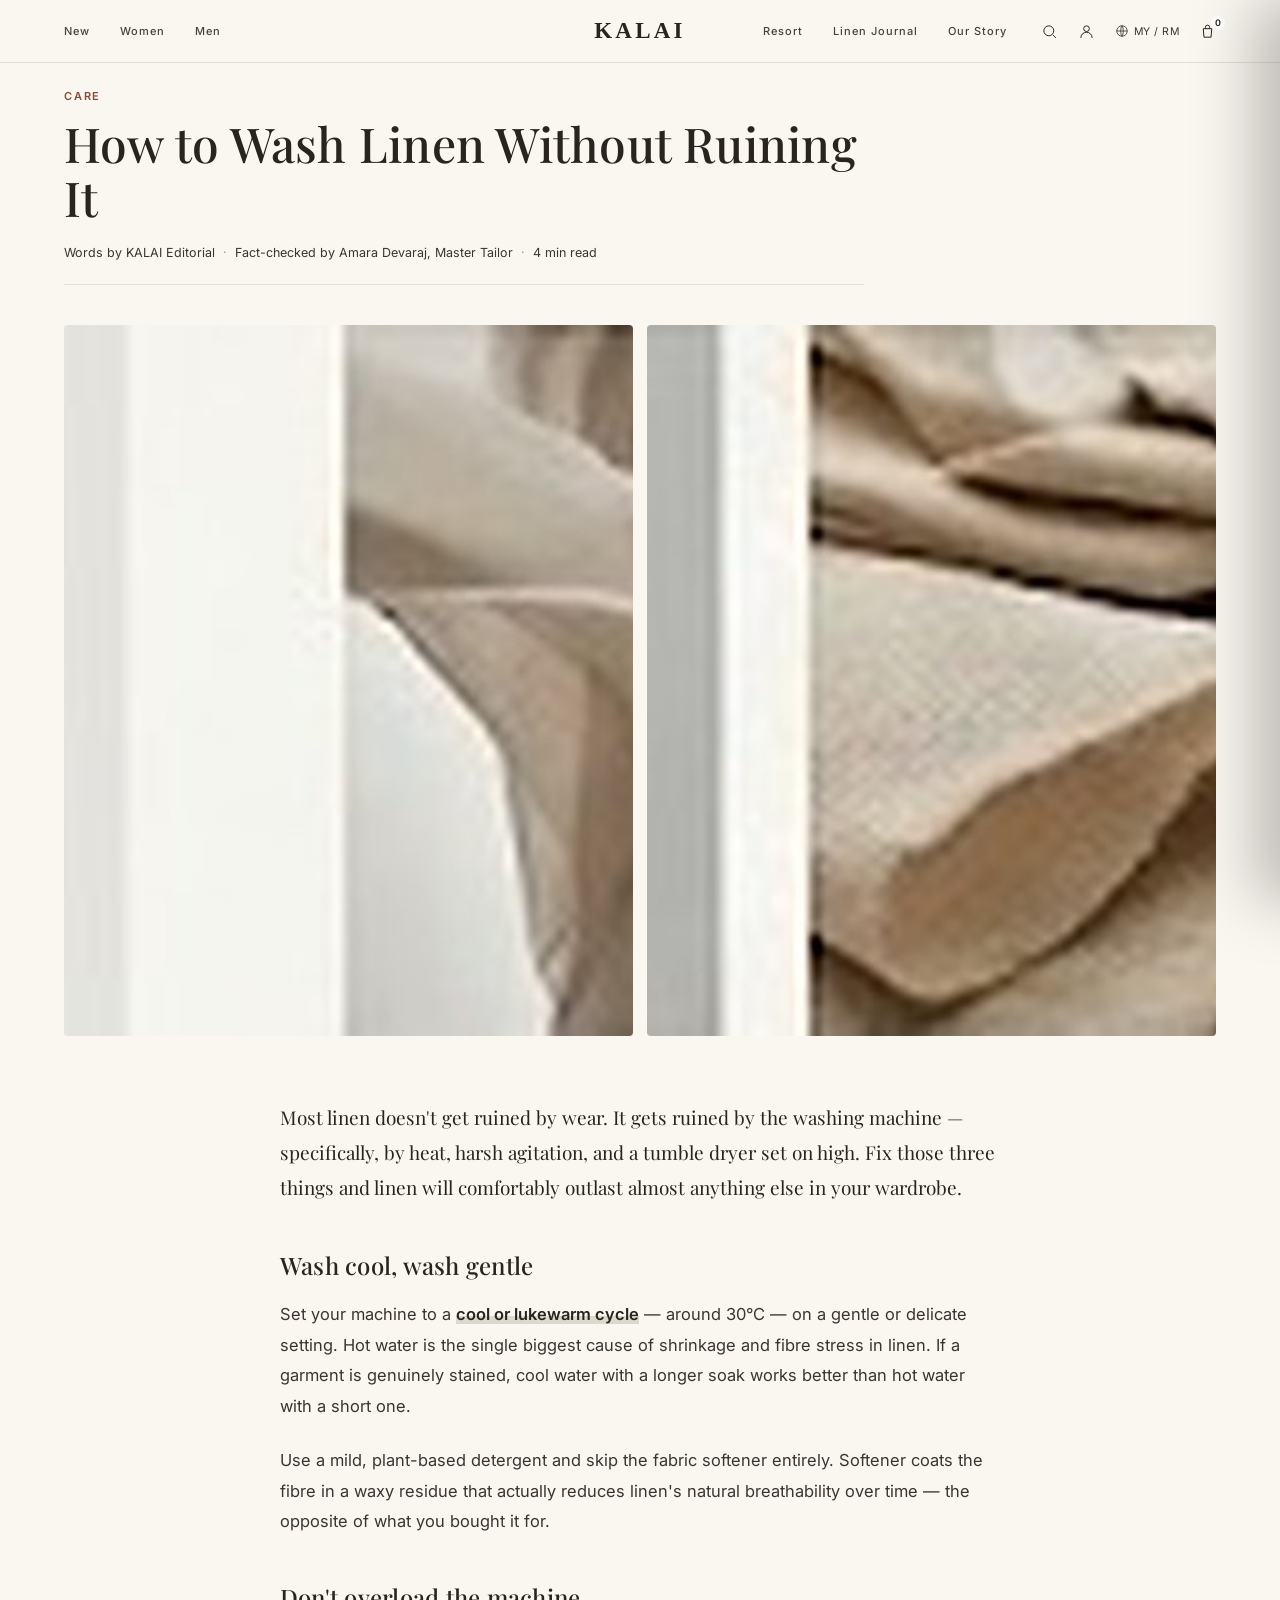
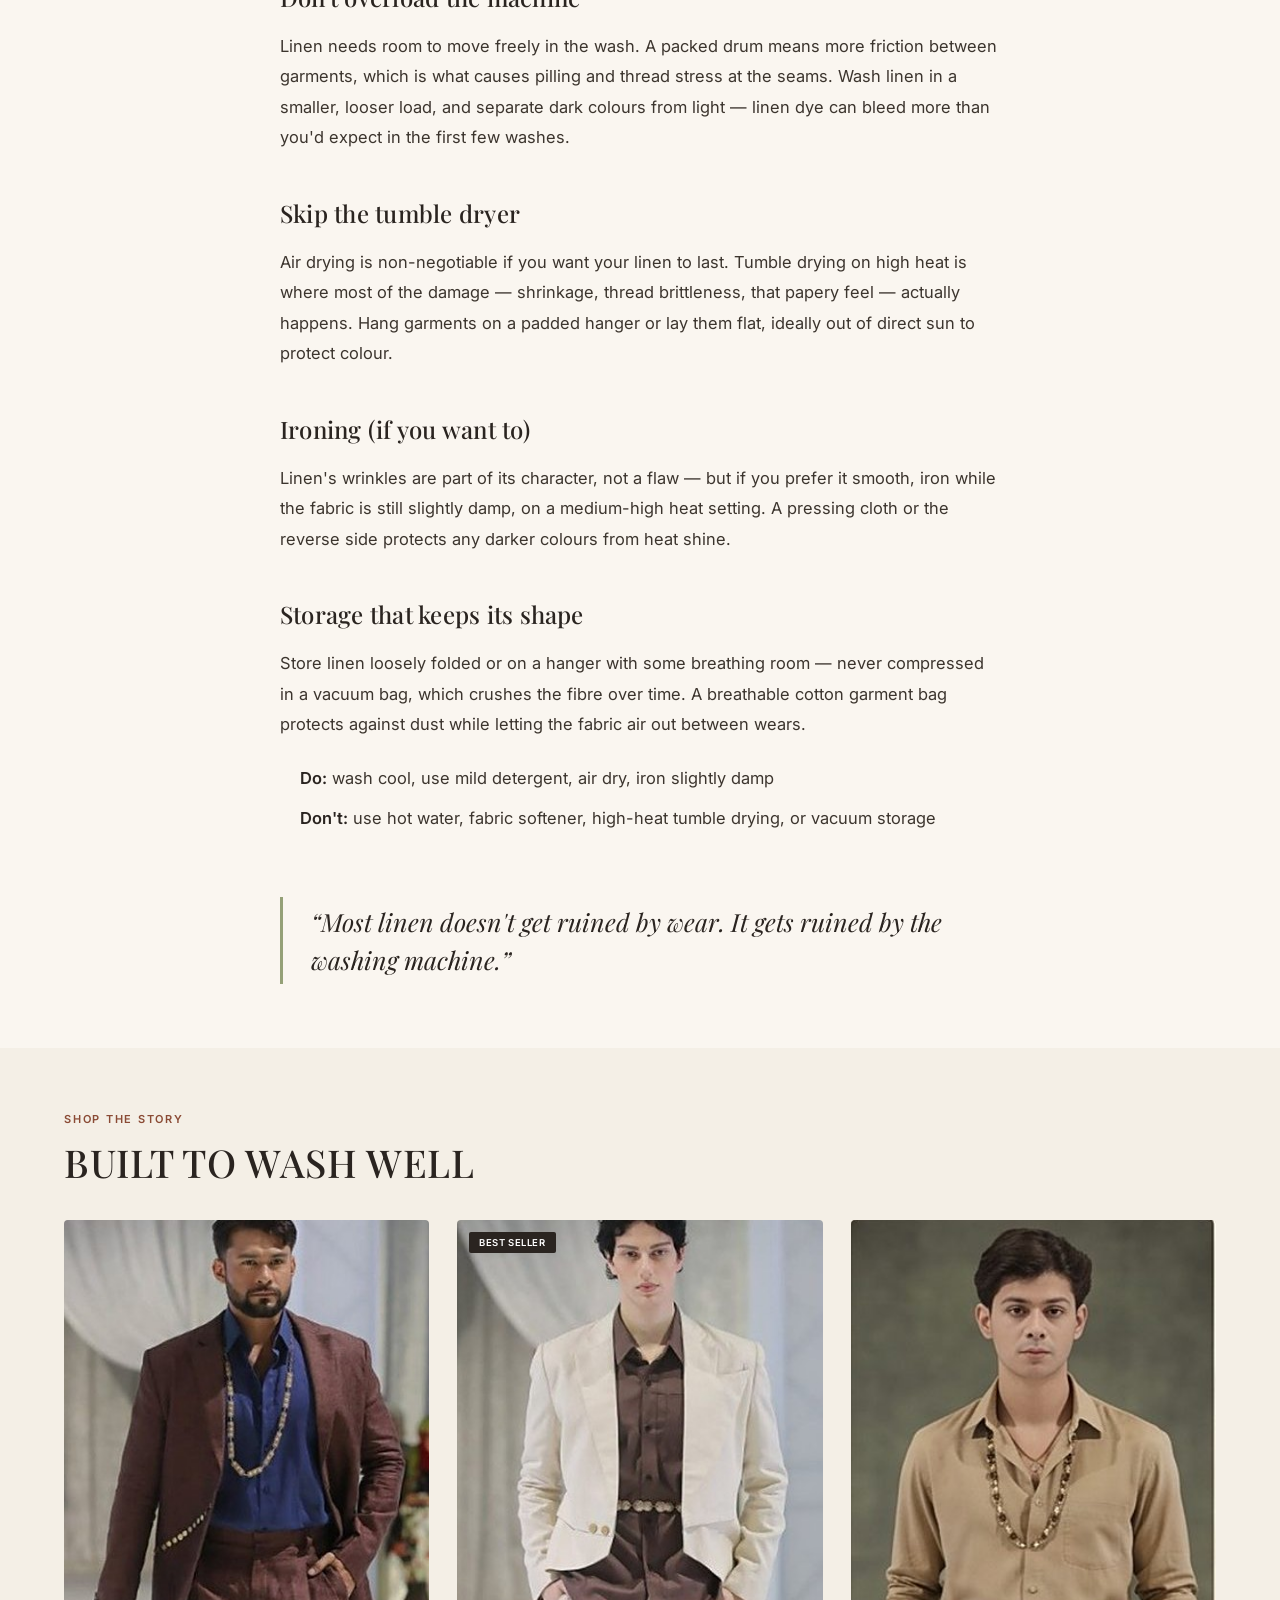
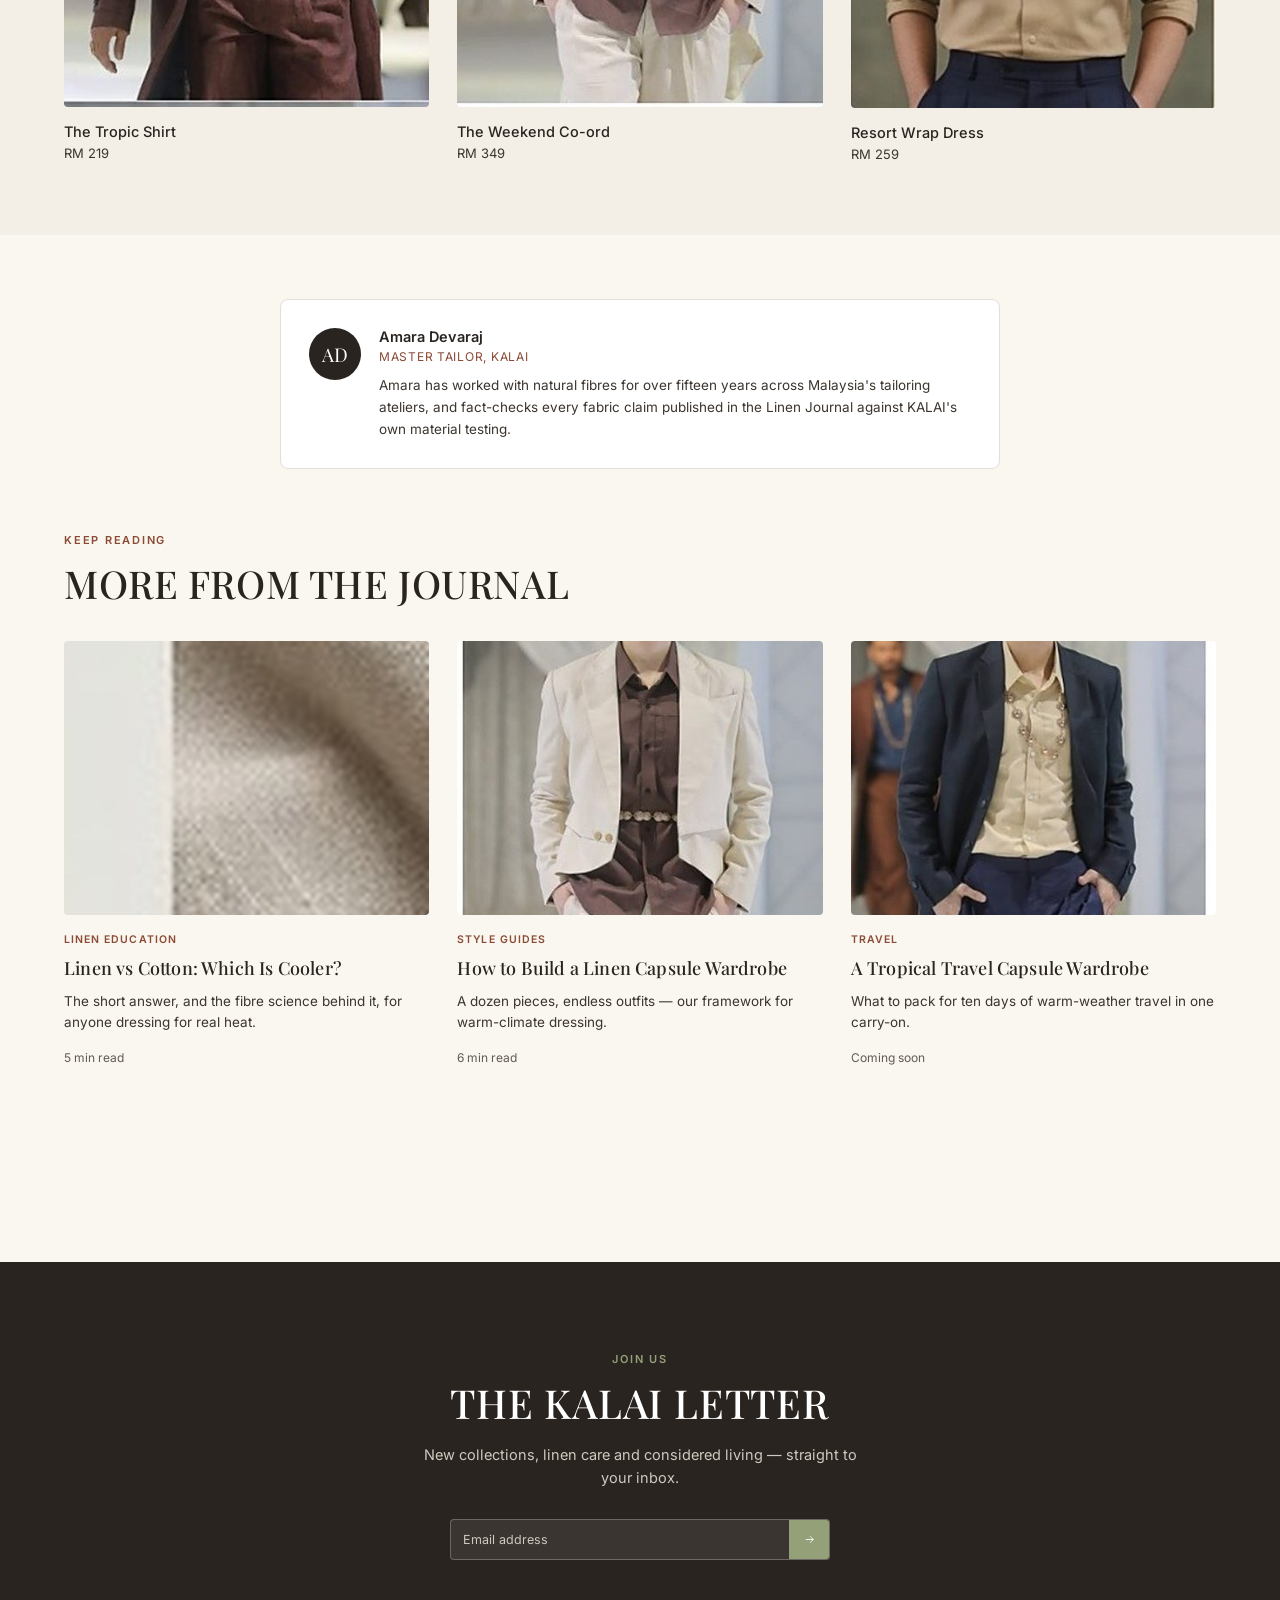
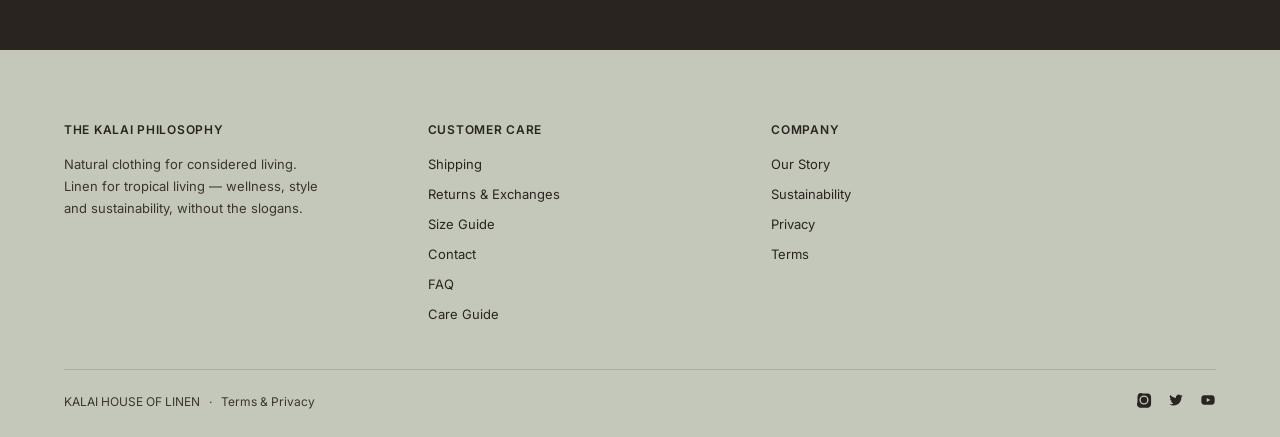
==== commit ee18dfad: "Updated the newsletter duplication issue" ====
--- a/journal-how-to-wash-linen.html
+++ b/journal-how-to-wash-linen.html
@@ -18,7 +18,7 @@
       <a href="index.html#edit">Women</a>
       <a href="index.html#edit">Men</a>
     </nav>
-    <div class="logo">KALAI</div>
+    <a href="index.html" class="logo">KALAI</a>
     <div class="nav-right-wrap">
       <nav class="main-nav">
         <a href="index.html#life">Resort</a>
@@ -52,11 +52,7 @@
   </div>
 
   <div class="section-inner">
-    <nav class="breadcrumb">
-      <a href="index.html">Home</a><span>/</span><a href="journal.html">Journal</a><span>/</span>Care
-    </nav>
-
-    <header class="article-header">
+<header class="article-header">
       <span class="section-eyebrow">Care</span>
       <h1>How to Wash Linen Without Ruining It</h1>
       <div class="article-byline">
@@ -215,21 +211,13 @@
           <p>Natural clothing for considered living. Linen for tropical living — wellness, style and sustainability, without the slogans.</p>
         </div>
         <div>
-          <h4>Newsletter Sign-up:</h4>
-          <p>Linen care and considered living</p>
-          <form class="newsletter-form">
-            <input type="email" placeholder="Email address" required>
-            <button type="submit" aria-label="Subscribe"><svg viewBox="0 0 24 24"><path d="M5 12h14M13 6l6 6-6 6"/></svg></button>
-          </form>
-        </div>
-        <div>
           <h4>Customer Care</h4>
           <ul>
             <li><a href="#">Shipping</a></li>
             <li><a href="#">Returns &amp; Exchanges</a></li>
             <li><a href="#">Size Guide</a></li>
-            <li><a href="#">Contact</a></li>
-            <li><a href="#">FAQ</a></li>
+            <li><a href="contact.html">Contact</a></li>
+            <li><a href="faq.html">FAQ</a></li>
             <li><a href="#">Care Guide</a></li>
           </ul>
         </div>
@@ -246,7 +234,7 @@
       <div class="footer-bottom">
         <div>KALAI HOUSE OF LINEN &nbsp;&nbsp;&middot;&nbsp;&nbsp; Terms &amp; Privacy</div>
         <div class="socials">
-          <a href="#" aria-label="Instagram"><svg viewBox="0 0 24 24"><path d="M12 2.2c3.2 0 3.6 0 4.85.07 1.17.05 1.97.24 2.43.4a4.9 4.9 0 0 1 1.77 1.15 4.9 4.9 0 0 1 1.15 1.77c.17.46.36 1.26.4 2.43.07 1.25.07 1.65.07 4.85s0 3.6-.07 4.85c-.05 1.17-.24 1.97-.4 2.43a4.9 4.9 0 0 1-1.15 1.77 4.9 4.9 0 0 1-1.77 1.15c-.46.17-1.26.36-2.43.4-1.25.07-1.65.07-4.85.07s-3.6 0-4.85-.07c-1.17-.05-1.97-.24-2.43-.4a4.9 4.9 0 0 1-1.77-1.15 4.9 4.9 0 0 1-1.15-1.77c-.17-.46-.36-1.26-.4-2.43C2.2 15.6 2.2 15.2 2.2 12s0-3.6.07-4.85c.05-1.17.24-1.97.4-2.43A4.9 4.9 0 0 1 3.82 3a4.9 4.9 0 0 1 1.77-1.15c.46-.17 1.26-.36 2.43-.4C9.27 2.2 9.67 2.2 12 2.2zm0 3a6.8 6.8 0 1 0 0 13.6 6.8 6.8 0 0 0 0-13.6zm0 2a4.8 4.8 0 1 1 0 9.6 4.8 4.8 0 0 1 0-9.6zm6.9-2.15a1.1 1.1 0 1 1-2.2 0 1.1 1.1 0 0 1 2.2 0z"/></svg></a>
+          <a href="https://www.instagram.com/kalai_linen/?hl=en" aria-label="Instagram"><svg viewBox="0 0 24 24"><path d="M12 2.2c3.2 0 3.6 0 4.85.07 1.17.05 1.97.24 2.43.4a4.9 4.9 0 0 1 1.77 1.15 4.9 4.9 0 0 1 1.15 1.77c.17.46.36 1.26.4 2.43.07 1.25.07 1.65.07 4.85s0 3.6-.07 4.85c-.05 1.17-.24 1.97-.4 2.43a4.9 4.9 0 0 1-1.15 1.77 4.9 4.9 0 0 1-1.77 1.15c-.46.17-1.26.36-2.43.4-1.25.07-1.65.07-4.85.07s-3.6 0-4.85-.07c-1.17-.05-1.97-.24-2.43-.4a4.9 4.9 0 0 1-1.77-1.15 4.9 4.9 0 0 1-1.15-1.77c-.17-.46-.36-1.26-.4-2.43C2.2 15.6 2.2 15.2 2.2 12s0-3.6.07-4.85c.05-1.17.24-1.97.4-2.43A4.9 4.9 0 0 1 3.82 3a4.9 4.9 0 0 1 1.77-1.15c.46-.17 1.26-.36 2.43-.4C9.27 2.2 9.67 2.2 12 2.2zm0 3a6.8 6.8 0 1 0 0 13.6 6.8 6.8 0 0 0 0-13.6zm0 2a4.8 4.8 0 1 1 0 9.6 4.8 4.8 0 0 1 0-9.6zm6.9-2.15a1.1 1.1 0 1 1-2.2 0 1.1 1.1 0 0 1 2.2 0z"/></svg></a>
           <a href="#" aria-label="Twitter"><svg viewBox="0 0 24 24"><path d="M22 5.9c-.7.3-1.5.6-2.3.7.8-.5 1.5-1.3 1.8-2.3-.8.5-1.7.8-2.6 1a4.1 4.1 0 0 0-7 3.7A11.6 11.6 0 0 1 3.4 4.6a4.1 4.1 0 0 0 1.3 5.5c-.6 0-1.3-.2-1.8-.5v.1a4.1 4.1 0 0 0 3.3 4 4.2 4.2 0 0 1-1.8.1 4.1 4.1 0 0 0 3.8 2.9A8.3 8.3 0 0 1 2 18.4a11.6 11.6 0 0 0 6.3 1.8c7.5 0 11.7-6.3 11.7-11.7v-.5c.8-.6 1.5-1.3 2-2.1z"/></svg></a>
           <a href="#" aria-label="YouTube"><svg viewBox="0 0 24 24"><path d="M22 12s0-3.1-.4-4.6a2.9 2.9 0 0 0-2-2C17.9 5 12 5 12 5s-5.9 0-7.6.4a2.9 2.9 0 0 0-2 2C2 8.9 2 12 2 12s0 3.1.4 4.6a2.9 2.9 0 0 0 2 2C6.1 19 12 19 12 19s5.9 0 7.6-.4a2.9 2.9 0 0 0 2-2C22 15.1 22 12 22 12z"/><path d="M10 9l5.5 3-5.5 3V9z" fill="var(--sage-footer)" stroke="none"/></svg></a>
         </div>
--- a/styles.css
+++ b/styles.css
@@ -45,7 +45,7 @@
   padding:28px var(--section-pad-x);
 }
 .logo{
-  font-family:'Playfair Display',serif;
+  font-family:'Forum',serif;
   font-size:23px;
   letter-spacing:0.14em;
   color:#fff;
@@ -907,6 +907,25 @@
   .site-header.centered-logo .nav-left{display:none;}
 }
 
+/* ---- Light/sticky header variant for pages with no hero image directly
+   underneath (article pages) — an absolute white-on-transparent header would
+   otherwise overlap and block the content that starts at the top of the page. ---- */
+.site-header.light{
+  position:sticky;
+  background:var(--cream);
+  border-bottom:1px solid var(--line);
+  padding-top:18px;
+  padding-bottom:18px;
+}
+.site-header.light .logo{color:var(--ink);}
+.site-header.light nav.main-nav a{color:var(--ink);opacity:0.85;}
+.site-header.light nav.main-nav a:hover{opacity:1;}
+.site-header.light .header-icons button{color:var(--ink);}
+.site-header.light .header-icons svg{stroke:var(--ink);}
+.site-header.light .header-country{color:var(--ink);}
+.site-header.light .header-country svg{stroke:var(--ink);}
+.site-header.light .menu-toggle span{background:var(--ink);}
+
 .sr-only{
   position:absolute;
   width:1px;height:1px;
@@ -1363,4 +1382,177 @@
   transition:opacity .8s cubic-bezier(0.25,1,0.5,1), transform .8s cubic-bezier(0.25,1,0.5,1);
 }
 .story-body p.in-view{opacity:1;transform:translateY(0);}
-.story-body p:nth-child(2).in-view{transition-delay:.08s;}+.story-body p:nth-child(2).in-view{transition-delay:.08s;}
+
+/* ================================================================
+   LINEN JOURNAL — Hub page + Article template
+   Brief §03/§10/§11: 7 topic clusters, answer-the-question articles,
+   author/reviewer bylines, natural product linking. Wireframe governs
+   visual layout only.
+   ================================================================ */
+
+/* ---- Breadcrumb (shared) ---- */
+.breadcrumb{
+  padding:18px 0 0;
+  font-size:12px;
+  color:var(--ink-soft);
+}
+.breadcrumb a{color:var(--ink-soft);}
+.breadcrumb a:hover{color:var(--ink);text-decoration:underline;}
+.breadcrumb span{margin:0 6px;opacity:0.5;}
+
+/* ---- Journal hub hero ---- */
+.journal-hero{
+  position:relative;
+  height:52vh;
+  min-height:340px;
+  max-height:520px;
+  overflow:hidden;
+}
+.journal-hero img{width:100%;height:100%;object-fit:cover;object-position:50% 40%;}
+.journal-hero::after{
+  content:"";position:absolute;inset:0;
+  background:linear-gradient(180deg,rgba(15,12,9,0.5) 0%, rgba(15,12,9,0.15) 55%, rgba(15,12,9,0.55) 100%);
+}
+.journal-hero-copy{
+  position:absolute;left:50%;top:50%;transform:translate(-50%,-50%);
+  text-align:center;width:100%;padding:0 24px;z-index:2;
+}
+.journal-hero-copy .section-eyebrow{color:#f2efe9;opacity:0.85;}
+.journal-hero-copy h1{
+  color:#fff;font-size:clamp(32px,4.4vw,58px);letter-spacing:0.02em;
+  text-transform:uppercase;margin-bottom:14px;text-shadow:0 2px 20px rgba(0,0,0,0.3);
+}
+.journal-hero-copy p{
+  color:#f2efe9;font-size:15px;font-family:'Playfair Display',serif;font-style:italic;
+  max-width:480px;margin:0 auto;
+}
+
+/* ---- Filter tabs ---- */
+.journal-filters{
+  display:flex;flex-wrap:wrap;gap:28px;
+  padding:36px 0 20px;
+  border-bottom:1px solid var(--line);
+  margin-bottom:48px;
+}
+.journal-filters button{
+  font-size:11.5px;letter-spacing:0.08em;text-transform:uppercase;font-weight:600;
+  color:var(--ink-soft);padding:0 0 14px;position:relative;
+}
+.journal-filters button::after{
+  content:"";position:absolute;left:0;right:0;bottom:-1px;height:2px;background:var(--ink);
+  transform:scaleX(0);transition:transform .25s ease;
+}
+.journal-filters button.active{color:var(--ink);}
+.journal-filters button.active::after{transform:scaleX(1);}
+.journal-filters button:hover{color:var(--ink);}
+
+/* ---- Featured article ---- */
+.journal-featured{
+  display:grid;grid-template-columns:1.15fr 1fr;gap:56px;align-items:center;
+  margin-bottom:76px;
+}
+.journal-featured .jf-img{border-radius:var(--radius-md);overflow:hidden;aspect-ratio:4/3;}
+.journal-featured .jf-img img{width:100%;height:100%;object-fit:cover;}
+.journal-featured .section-eyebrow{margin-bottom:10px;}
+.journal-featured h2{font-size:clamp(24px,2.6vw,34px);letter-spacing:0.01em;margin-bottom:14px;}
+.journal-featured p{font-size:14.5px;line-height:1.7;color:var(--ink-soft);margin-bottom:20px;max-width:440px;}
+@media (max-width:860px){
+  .journal-featured{grid-template-columns:1fr;gap:24px;}
+}
+
+/* ---- Editorial grid (extends .journal-card with read-time + coming-soon state) ---- */
+.journal-editorial-head{margin-bottom:8px;}
+.journal-editorial-grid{
+  display:grid;grid-template-columns:repeat(3,1fr);gap:32px 28px;
+  padding-bottom:100px;
+}
+.journal-card .j-meta{font-size:12px;color:var(--ink-soft);opacity:0.8;}
+.journal-card.is-soon{opacity:0.55;pointer-events:none;}
+.journal-card.is-soon .j-img{position:relative;}
+.soon-badge{
+  position:absolute;top:12px;left:12px;z-index:2;
+  background:var(--ink);color:#fff;font-size:9px;letter-spacing:0.08em;
+  text-transform:uppercase;font-weight:600;padding:5px 9px;border-radius:2px;
+}
+@media (max-width:900px){.journal-editorial-grid{grid-template-columns:repeat(2,1fr);}}
+@media (max-width:560px){.journal-editorial-grid{grid-template-columns:1fr;max-width:380px;margin:0 auto;}}
+
+/* ---- Article template ---- */
+.article-header{padding:26px 0 40px;max-width:800px;}
+.article-header h1{
+  font-size:clamp(30px,4vw,48px);letter-spacing:0.005em;line-height:1.12;margin:14px 0 20px;
+}
+.article-byline{
+  display:flex;flex-wrap:wrap;gap:8px;
+  font-size:12.5px;color:var(--ink-soft);
+  padding-bottom:24px;border-bottom:1px solid var(--line);
+}
+.article-byline .dot{opacity:0.5;}
+
+.article-hero-pair{
+  display:grid;grid-template-columns:1fr 1fr;gap:14px;
+  margin-bottom:64px;
+}
+.article-hero-pair .ahp-img{border-radius:var(--radius-sm);overflow:hidden;aspect-ratio:4/5;}
+.article-hero-pair .ahp-img img{width:100%;height:100%;object-fit:cover;}
+@media (max-width:640px){.article-hero-pair{grid-template-columns:1fr;}}
+
+.article-body{max-width:720px;margin:0 auto 64px;}
+.article-body p{font-size:16.5px;line-height:1.85;color:var(--ink-soft);margin-bottom:24px;}
+.article-body h2{font-size:24px;letter-spacing:0.01em;color:var(--ink);margin:44px 0 18px;}
+.article-body ul{margin:0 0 24px 20px;}
+.article-body li{font-size:16.5px;line-height:1.8;color:var(--ink-soft);margin-bottom:10px;}
+.article-body strong{color:var(--ink);font-weight:600;}
+.article-lede{font-size:19px !important;color:var(--ink) !important;font-family:'Playfair Display',serif;}
+.article-term{
+  background:linear-gradient(transparent 60%, rgba(148,160,119,0.32) 60%);
+  font-weight:600;color:var(--ink);
+}
+.article-link{text-decoration:underline;text-underline-offset:3px;color:var(--ink);font-weight:500;}
+.article-link:hover{color:var(--rust);}
+
+.article-pullquote{
+  max-width:720px;margin:0 auto 64px;
+  border-left:3px solid var(--olive);
+  padding:6px 0 6px 28px;
+}
+.article-pullquote p{
+  font-family:'Playfair Display',serif;font-style:italic;
+  font-size:clamp(19px,2.2vw,25px);line-height:1.5;color:var(--ink);
+}
+
+.article-shop{background:var(--cream-2);padding:64px 0;margin-bottom:64px;}
+.article-shop .section-head{margin-bottom:32px;}
+@media (min-width:901px){
+  .article-shop .product-grid{grid-template-columns:repeat(3,1fr);}
+}
+
+.article-author{
+  max-width:720px;margin:0 auto 64px;
+  display:flex;gap:18px;align-items:flex-start;
+  padding:28px;background:var(--white);border:1px solid var(--line);border-radius:var(--radius-md);
+}
+.article-author .aa-initial{
+  flex-shrink:0;width:52px;height:52px;border-radius:50%;
+  background:var(--ink);color:#fff;font-family:'Playfair Display',serif;font-size:19px;
+  display:flex;align-items:center;justify-content:center;
+}
+.article-author .aa-name{font-weight:600;font-size:14.5px;margin-bottom:4px;}
+.article-author .aa-role{font-size:12px;color:var(--rust);text-transform:uppercase;letter-spacing:0.06em;margin-bottom:10px;}
+.article-author .aa-bio{font-size:13.5px;line-height:1.65;color:var(--ink-soft);}
+
+.article-related{padding:0 0 96px;}
+.article-related .section-head{margin-bottom:32px;}
+
+/* ---- Reveal states for article-page elements ---- */
+.journal-featured{opacity:0;transform:translateY(28px);transition:opacity .9s cubic-bezier(0.25,1,0.5,1),transform .9s cubic-bezier(0.25,1,0.5,1);}
+.journal-featured.in-view{opacity:1;transform:translateY(0);}
+.article-hero-pair{opacity:0;transform:translateY(24px);transition:opacity .8s cubic-bezier(0.25,1,0.5,1),transform .8s cubic-bezier(0.25,1,0.5,1);}
+.article-hero-pair.in-view{opacity:1;transform:translateY(0);}
+.article-body p,.article-body li{opacity:0;transform:translateY(16px);transition:opacity .7s cubic-bezier(0.25,1,0.5,1),transform .7s cubic-bezier(0.25,1,0.5,1);}
+.article-body p.in-view,.article-body li.in-view{opacity:1;transform:translateY(0);}
+.article-pullquote{opacity:0;transform:translateY(20px);transition:opacity .8s cubic-bezier(0.25,1,0.5,1),transform .8s cubic-bezier(0.25,1,0.5,1);}
+.article-pullquote.in-view{opacity:1;transform:translateY(0);}
+.article-author{opacity:0;transform:translateY(20px);transition:opacity .8s cubic-bezier(0.25,1,0.5,1),transform .8s cubic-bezier(0.25,1,0.5,1);}
+.article-author.in-view{opacity:1;transform:translateY(0);}
